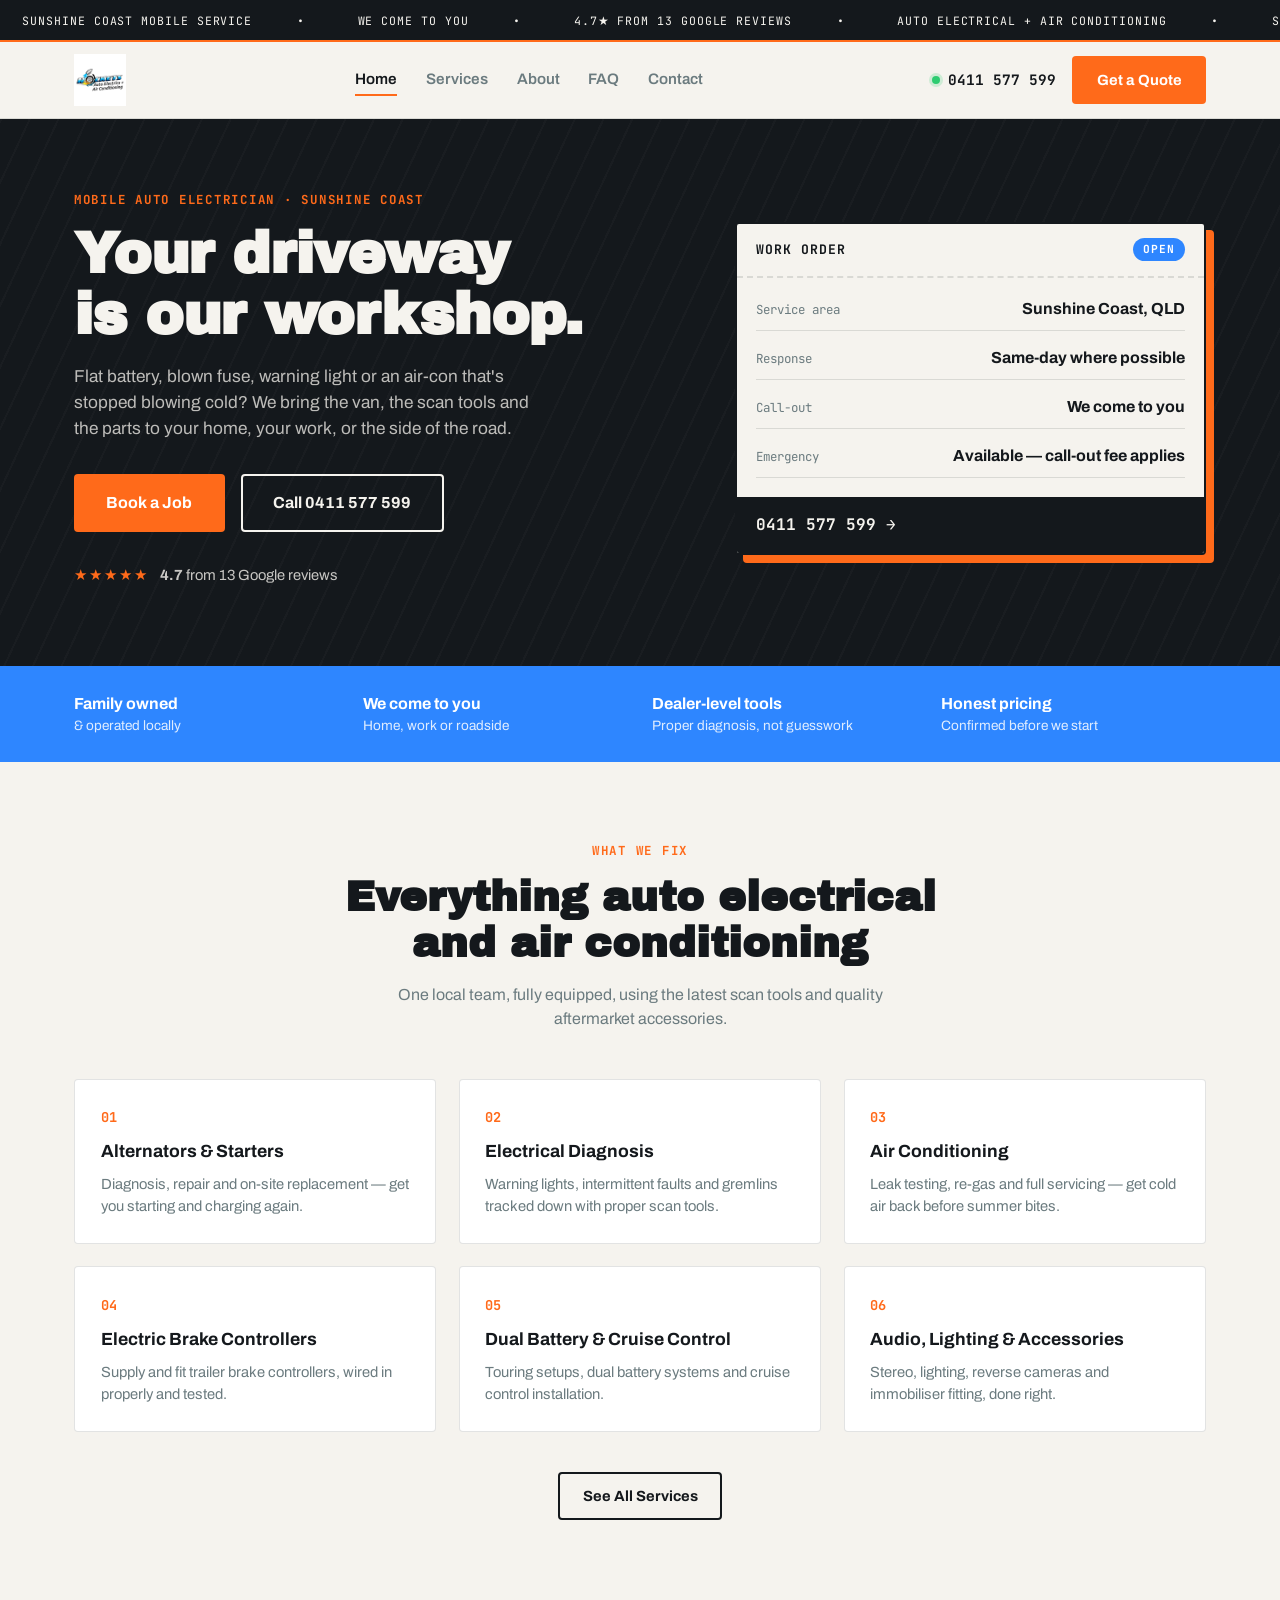
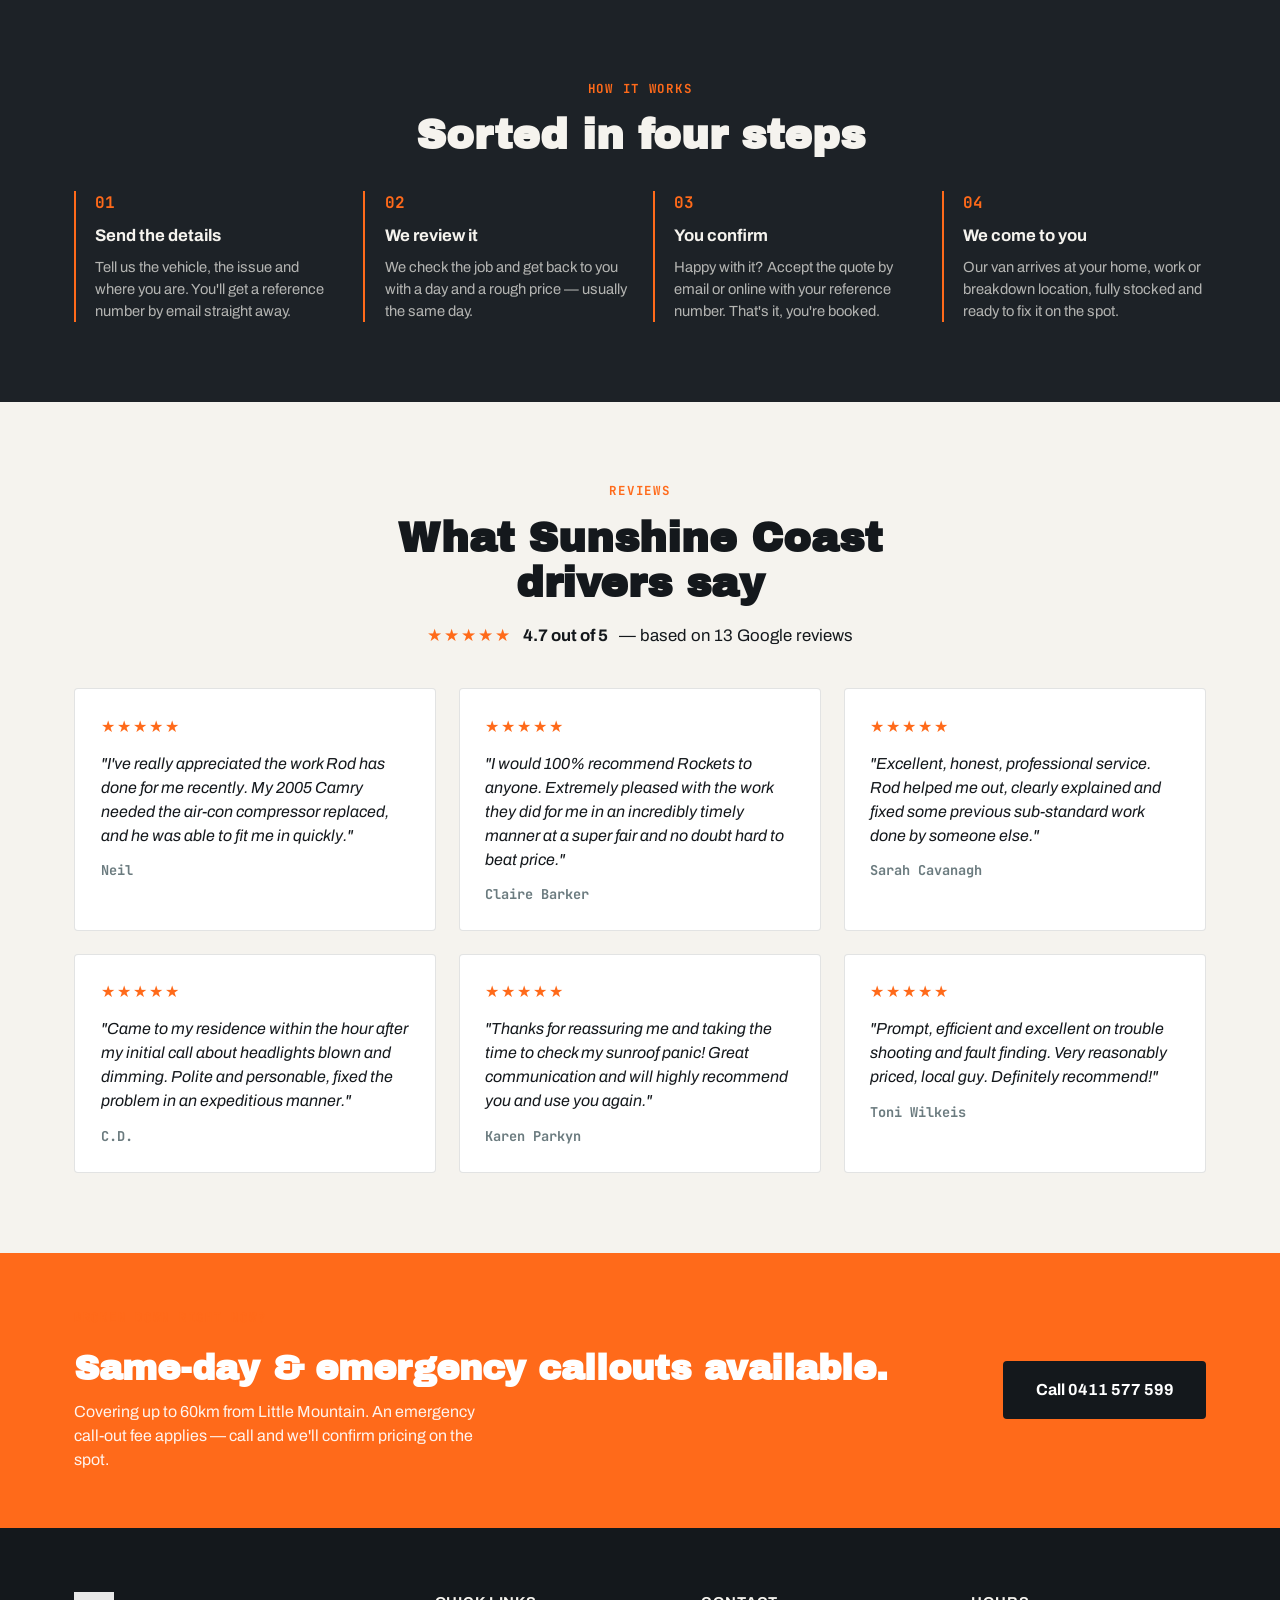
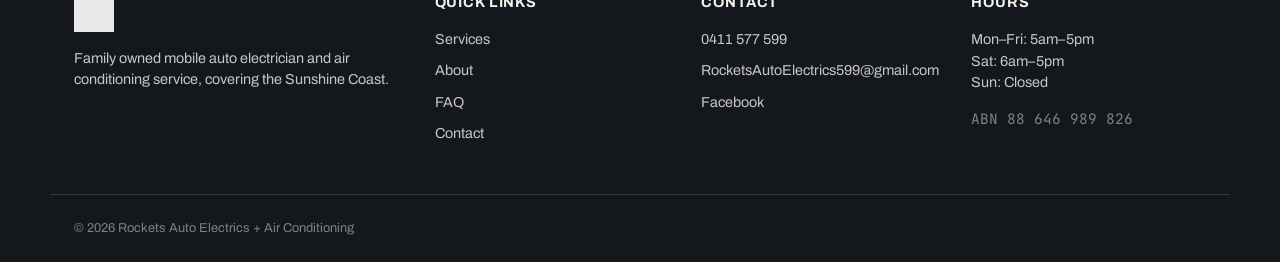
==== index.html @ eb0c52df "Add files via upload" ====
<!DOCTYPE html>
<html lang="en-AU">
<head>
<meta charset="UTF-8">
<meta name="viewport" content="width=device-width, initial-scale=1.0">
<title>Rockets Auto Electrics + Air Conditioning — Mobile Auto Electrician, Sunshine Coast</title>
<meta name="description" content="Mobile auto electrician and air conditioning specialist covering the Sunshine Coast. We come to your home, work or breakdown location. Licensed, family owned, 4.7★ rated.">
<link rel="preconnect" href="https://fonts.googleapis.com">
<link href="https://fonts.googleapis.com/css2?family=Archivo+Black&family=Archivo:wght@400;500;600;700&family=JetBrains+Mono:wght@500;700&display=swap" rel="stylesheet">
<link rel="stylesheet" href="styles.css">
</head>
<body>

<div class="ticker">
  <div class="ticker-track">
    <span>SUNSHINE COAST MOBILE SERVICE</span><span>•</span>
    <span>WE COME TO YOU</span><span>•</span>
    <span>4.7★ FROM 13 GOOGLE REVIEWS</span><span>•</span>
    <span>AUTO ELECTRICAL + AIR CONDITIONING</span><span>•</span>
    <span>SUNSHINE COAST MOBILE SERVICE</span><span>•</span>
    <span>WE COME TO YOU</span><span>•</span>
    <span>4.7★ FROM 13 GOOGLE REVIEWS</span><span>•</span>
    <span>AUTO ELECTRICAL + AIR CONDITIONING</span><span>•</span>
  </div>
</div>

<header class="site-header">
  <div class="wrap header-inner">
    <a href="index.html" class="brand">
      <img src="assets/logo.jpg" alt="Rockets Auto Electrics + Air Conditioning" class="brand-logo">
    </a>
    <nav class="main-nav" id="mainNav">
      <a href="index.html" class="active">Home</a>
      <a href="services.html">Services</a>
      <a href="about.html">About</a>
      <a href="blog.html">FAQ</a>
      <a href="contact.html">Contact</a>
    </nav>
    <div class="header-cta">
      <a href="tel:0411577599" class="phone-pill">
        <span class="dot"></span> 0411 577 599
      </a>
      <a href="contact.html" class="btn btn-primary">Get a Quote</a>
    </div>
    <button class="nav-toggle" id="navToggle" aria-label="Menu">☰</button>
  </div>
</header>

<main>

  <!-- HERO -->
  <section class="hero">
    <div class="wrap hero-inner">
      <div class="hero-copy">
        <p class="eyebrow">MOBILE AUTO ELECTRICIAN · SUNSHINE COAST</p>
        <h1>Your driveway<br>is our workshop.</h1>
        <p class="hero-sub">Flat battery, blown fuse, warning light or an air-con that's stopped
        blowing cold? We bring the van, the scan tools and the parts to your home,
        your work, or the side of the road.</p>
        <div class="hero-actions">
          <a href="contact.html" class="btn btn-primary btn-lg">Book a Job</a>
          <a href="tel:0411577599" class="btn btn-outline btn-lg">Call 0411 577 599</a>
        </div>
        <div class="hero-trust">
          <div class="stars">★★★★★</div>
          <span><strong>4.7</strong> from 13 Google reviews</span>
        </div>
      </div>

      <div class="job-card">
        <div class="job-card-head">
          <span class="job-card-label">WORK ORDER</span>
          <span class="job-card-status">OPEN</span>
        </div>
        <dl class="job-card-body">
          <div><dt>Service area</dt><dd>Sunshine Coast, QLD</dd></div>
          <div><dt>Response</dt><dd>Same-day where possible</dd></div>
          <div><dt>Call-out</dt><dd>We come to you</dd></div>
          <div><dt>Emergency</dt><dd>Available — call-out fee applies</dd></div>
        </dl>
        <div class="job-card-foot">
          <a href="tel:0411577599">0411 577 599 →</a>
        </div>
      </div>
    </div>
  </section>

  <!-- TRUST STRIP -->
  <section class="trust-strip">
    <div class="wrap trust-grid">
      <div><strong>Family owned</strong><span>& operated locally</span></div>
      <div><strong>We come to you</strong><span>Home, work or roadside</span></div>
      <div><strong>Dealer-level tools</strong><span>Proper diagnosis, not guesswork</span></div>
      <div><strong>Honest pricing</strong><span>Confirmed before we start</span></div>
    </div>
  </section>

  <!-- SERVICES -->
  <section class="section" id="services">
    <div class="wrap">
      <p class="eyebrow center">WHAT WE FIX</p>
      <h2 class="section-title center">Everything auto electrical<br>and air conditioning</h2>
      <p class="section-sub center">One local team, fully equipped, using the latest scan tools and
      quality aftermarket accessories.</p>

      <div class="service-grid">
        <div class="service-card">
          <span class="service-num">01</span>
          <h3>Alternators & Starters</h3>
          <p>Diagnosis, repair and on-site replacement — get you starting and charging again.</p>
        </div>
        <div class="service-card">
          <span class="service-num">02</span>
          <h3>Electrical Diagnosis</h3>
          <p>Warning lights, intermittent faults and gremlins tracked down with proper scan tools.</p>
        </div>
        <div class="service-card">
          <span class="service-num">03</span>
          <h3>Air Conditioning</h3>
          <p>Leak testing, re-gas and full servicing — get cold air back before summer bites.</p>
        </div>
        <div class="service-card">
          <span class="service-num">04</span>
          <h3>Electric Brake Controllers</h3>
          <p>Supply and fit trailer brake controllers, wired in properly and tested.</p>
        </div>
        <div class="service-card">
          <span class="service-num">05</span>
          <h3>Dual Battery & Cruise Control</h3>
          <p>Touring setups, dual battery systems and cruise control installation.</p>
        </div>
        <div class="service-card">
          <span class="service-num">06</span>
          <h3>Audio, Lighting & Accessories</h3>
          <p>Stereo, lighting, reverse cameras and immobiliser fitting, done right.</p>
        </div>
      </div>
      <div class="center" style="margin-top:2.5rem">
        <a href="services.html" class="btn btn-outline">See All Services</a>
      </div>
    </div>
  </section>

  <!-- HOW IT WORKS -->
  <section class="section section-alt">
    <div class="wrap">
      <p class="eyebrow center">HOW IT WORKS</p>
      <h2 class="section-title center">Sorted in four steps</h2>

      <div class="steps-grid">
        <div class="step">
          <span class="step-num">01</span>
          <h3>Send the details</h3>
          <p>Tell us the vehicle, the issue and where you are. You'll get a reference number by email straight away.</p>
        </div>
        <div class="step">
          <span class="step-num">02</span>
          <h3>We review it</h3>
          <p>We check the job and get back to you with a day and a rough price — usually the same day.</p>
        </div>
        <div class="step">
          <span class="step-num">03</span>
          <h3>You confirm</h3>
          <p>Happy with it? Accept the quote by email or online with your reference number. That's it, you're booked.</p>
        </div>
        <div class="step">
          <span class="step-num">04</span>
          <h3>We come to you</h3>
          <p>Our van arrives at your home, work or breakdown location, fully stocked and ready to fix it on the spot.</p>
        </div>
      </div>
    </div>
  </section>

  <!-- REVIEWS -->
  <section class="section" id="reviews">
    <div class="wrap">
      <p class="eyebrow center">REVIEWS</p>
      <h2 class="section-title center">What Sunshine Coast<br>drivers say</h2>
      <div class="rating-banner">
        <span class="stars">★★★★★</span>
        <strong>4.7 out of 5</strong> — based on 13 Google reviews
      </div>

      <div class="review-grid">
        <div class="review-card">
          <div class="stars">★★★★★</div>
          <p>"I've really appreciated the work Rod has done for me recently. My 2005
          Camry needed the air-con compressor replaced, and he was able to fit
          me in quickly."</p>
          <div class="review-author">Neil</div>
        </div>
        <div class="review-card">
          <div class="stars">★★★★★</div>
          <p>"I would 100% recommend Rockets to anyone. Extremely pleased with the
          work they did for me in an incredibly timely manner at a super fair
          and no doubt hard to beat price."</p>
          <div class="review-author">Claire Barker</div>
        </div>
        <div class="review-card">
          <div class="stars">★★★★★</div>
          <p>"Excellent, honest, professional service. Rod helped me out, clearly
          explained and fixed some previous sub-standard work done by
          someone else."</p>
          <div class="review-author">Sarah Cavanagh</div>
        </div>
        <div class="review-card">
          <div class="stars">★★★★★</div>
          <p>"Came to my residence within the hour after my initial call about
          headlights blown and dimming. Polite and personable, fixed the
          problem in an expeditious manner."</p>
          <div class="review-author">C.D.</div>
        </div>
        <div class="review-card">
          <div class="stars">★★★★★</div>
          <p>"Thanks for reassuring me and taking the time to check my sunroof
          panic! Great communication and will highly recommend you and use
          you again."</p>
          <div class="review-author">Karen Parkyn</div>
        </div>
        <div class="review-card">
          <div class="stars">★★★★★</div>
          <p>"Prompt, efficient and excellent on trouble shooting and fault
          finding. Very reasonably priced, local guy. Definitely recommend!"</p>
          <div class="review-author">Toni Wilkeis</div>
        </div>
      </div>
    </div>
  </section>

  <!-- EMERGENCY CTA -->
  <section class="emergency-cta">
    <div class="wrap emergency-inner">
      <div>
        <p class="eyebrow eyebrow-light">BROKEN DOWN RIGHT NOW?</p>
        <h2>Same-day & emergency callouts available.</h2>
        <p class="emergency-sub">Covering up to 60km from Little Mountain. An emergency call-out
        fee applies — call and we'll confirm pricing on the spot.</p>
      </div>
      <a href="tel:0411577599" class="btn btn-primary btn-lg">Call 0411 577 599</a>
    </div>
  </section>

</main>

<footer class="site-footer">
  <div class="wrap footer-grid">
    <div>
      <img src="assets/logo.jpg" alt="Rockets Auto Electrics" class="footer-logo">
      <p>Family owned mobile auto electrician and air conditioning service,
      covering the Sunshine Coast.</p>
    </div>
    <div>
      <h4>Quick Links</h4>
      <a href="services.html">Services</a>
      <a href="about.html">About</a>
      <a href="blog.html">FAQ</a>
      <a href="contact.html">Contact</a>
    </div>
    <div>
      <h4>Contact</h4>
      <a href="tel:0411577599">0411 577 599</a>
      <a href="mailto:RocketsAutoElectrics599@gmail.com">RocketsAutoElectrics599@gmail.com</a>
      <a href="https://www.facebook.com/RocketsAutoElectrics/" target="_blank" rel="noopener">Facebook</a>
    </div>
    <div>
      <h4>Hours</h4>
      <p>Mon–Fri: 5am–5pm<br>Sat: 6am–5pm<br>Sun: Closed</p>
      <p class="abn">ABN 88 646 989 826</p>
    </div>
  </div>
  <div class="wrap footer-bottom">
    <span>© 2026 Rockets Auto Electrics + Air Conditioning</span>
  </div>
</footer>

<script src="script.js"></script>
</body>
</html>
---- styles.css ----
:root {
  --asphalt: #14181C;
  --asphalt-2: #1D2227;
  --blue: #2E86FF;
  --orange: #FF6A1A;
  --cream: #F5F3EE;
  --grey: #6B7B7F;
  --line: rgba(20,24,28,0.12);
  --line-light: rgba(245,243,238,0.14);
  --radius: 4px;
  --font-display: 'Archivo Black', sans-serif;
  --font-body: 'Archivo', sans-serif;
  --font-mono: 'JetBrains Mono', monospace;
}

* { box-sizing: border-box; }
html { scroll-behavior: smooth; }
body {
  margin: 0;
  font-family: var(--font-body);
  color: var(--asphalt);
  background: var(--cream);
  line-height: 1.5;
}
img { max-width: 100%; display: block; }
a { color: inherit; text-decoration: none; }
.wrap {
  max-width: 1180px;
  margin: 0 auto;
  padding: 0 24px;
}
.center { text-align: center; }

/* Eyebrow / labels */
.eyebrow {
  font-family: var(--font-mono);
  font-size: 0.78rem;
  font-weight: 700;
  letter-spacing: 0.14em;
  text-transform: uppercase;
  color: var(--orange);
  margin: 0 0 0.9rem;
}
.eyebrow.center { text-align: center; }
.eyebrow-light { color: var(--orange); }

/* Ticker */
.ticker {
  background: var(--asphalt);
  color: var(--cream);
  overflow: hidden;
  white-space: nowrap;
  padding: 8px 0;
  border-bottom: 2px solid var(--orange);
}
.ticker-track {
  display: inline-block;
  font-family: var(--font-mono);
  font-size: 0.72rem;
  letter-spacing: 0.08em;
  animation: scroll-ticker 28s linear infinite;
}
.ticker-track span { margin: 0 1.4rem; }
@keyframes scroll-ticker {
  0% { transform: translateX(0); }
  100% { transform: translateX(-50%); }
}
@media (prefers-reduced-motion: reduce) {
  .ticker-track { animation: none; }
}

/* Header */
.site-header {
  background: var(--cream);
  border-bottom: 1px solid var(--line);
  position: sticky;
  top: 0;
  z-index: 50;
}
.header-inner {
  display: flex;
  align-items: center;
  justify-content: space-between;
  padding-top: 12px;
  padding-bottom: 12px;
  gap: 1.5rem;
}
.brand-logo { height: 52px; width: auto; }
.main-nav {
  display: flex;
  gap: 1.8rem;
  font-weight: 600;
  font-size: 0.95rem;
}
.main-nav a { color: var(--grey); padding: 4px 0; border-bottom: 2px solid transparent; }
.main-nav a.active, .main-nav a:hover { color: var(--asphalt); border-color: var(--orange); }
.header-cta { display: flex; align-items: center; gap: 1rem; }
.phone-pill {
  display: flex; align-items: center; gap: 8px;
  font-family: var(--font-mono); font-weight: 700; font-size: 0.9rem;
}
.phone-pill .dot {
  width: 8px; height: 8px; border-radius: 50%;
  background: #2ecc71;
  box-shadow: 0 0 0 3px rgba(46,204,113,0.2);
}
.nav-toggle {
  display: none;
  background: none; border: none; font-size: 1.5rem; cursor: pointer;
}

/* Buttons */
.btn {
  display: inline-flex;
  align-items: center;
  justify-content: center;
  padding: 0.7rem 1.4rem;
  border-radius: var(--radius);
  font-weight: 700;
  font-size: 0.92rem;
  border: 2px solid transparent;
  cursor: pointer;
  transition: transform 0.15s ease, background 0.15s ease;
}
.btn:hover { transform: translateY(-2px); }
.btn-primary { background: var(--orange); color: #fff; }
.btn-primary:hover { background: #e85c0e; }
.btn-outline { background: transparent; border-color: var(--asphalt); color: var(--asphalt); }
.btn-outline:hover { background: var(--asphalt); color: var(--cream); }
.btn-lg { padding: 0.95rem 1.9rem; font-size: 1rem; }

/* Hero */
.hero {
  background: var(--asphalt);
  color: var(--cream);
  position: relative;
  overflow: hidden;
  padding: 4.5rem 0 5rem;
}
.hero::before {
  content: "";
  position: absolute;
  inset: 0;
  background:
    repeating-linear-gradient(115deg, rgba(255,255,255,0.025) 0 2px, transparent 2px 26px);
  pointer-events: none;
}
.hero-inner {
  display: grid;
  grid-template-columns: 1.3fr 1fr;
  gap: 3rem;
  align-items: center;
  position: relative;
}
.hero h1 {
  font-family: var(--font-display);
  font-size: clamp(2.4rem, 5vw, 3.6rem);
  line-height: 1.05;
  margin: 0 0 1.2rem;
  letter-spacing: -0.01em;
}
.hero-sub { color: rgba(245,243,238,0.75); font-size: 1.08rem; max-width: 46ch; margin: 0 0 2rem; }
.hero-actions { display: flex; gap: 1rem; flex-wrap: wrap; margin-bottom: 2rem; }
.hero .btn-outline { border-color: var(--cream); color: var(--cream); }
.hero .btn-outline:hover { background: var(--cream); color: var(--asphalt); }
.hero-trust { display: flex; align-items: center; gap: 0.7rem; font-size: 0.92rem; color: rgba(245,243,238,0.8); }
.stars { color: var(--orange); letter-spacing: 2px; }

/* Job card (signature element) */
.job-card {
  background: var(--cream);
  color: var(--asphalt);
  border-radius: var(--radius);
  border: 2px solid var(--asphalt);
  box-shadow: 8px 8px 0 var(--orange);
  overflow: hidden;
}
.job-card-head {
  display: flex; justify-content: space-between; align-items: center;
  padding: 0.9rem 1.2rem;
  border-bottom: 2px dashed var(--line);
  font-family: var(--font-mono);
}
.job-card-label { font-weight: 700; letter-spacing: 0.08em; font-size: 0.82rem; }
.job-card-status {
  background: var(--blue); color: #fff;
  font-size: 0.7rem; font-weight: 700; letter-spacing: 0.08em;
  padding: 3px 10px; border-radius: 100px;
}
.job-card-body { margin: 0; padding: 1.2rem; display: grid; gap: 0.9rem; }
.job-card-body > div { display: flex; justify-content: space-between; align-items: baseline; gap: 1rem; border-bottom: 1px solid var(--line); padding-bottom: 0.6rem;}
.job-card-body dt { font-family: var(--font-mono); font-size: 0.78rem; color: var(--grey); }
.job-card-body dd { margin: 0; font-weight: 700; text-align: right; }
.job-card-foot { padding: 1rem 1.2rem; background: var(--asphalt); }
.job-card-foot a { color: var(--cream); font-weight: 700; font-family: var(--font-mono); }

/* Trust strip */
.trust-strip { background: var(--blue); color: #fff; padding: 1.6rem 0; }
.trust-grid {
  display: grid;
  grid-template-columns: repeat(4, 1fr);
  gap: 1.5rem;
}
.trust-grid div { display: flex; flex-direction: column; }
.trust-grid strong { font-size: 1rem; }
.trust-grid span { font-size: 0.85rem; opacity: 0.85; }

/* Sections */
.section { padding: 5rem 0; }
.section-alt { background: var(--asphalt-2); color: var(--cream); }
.section-alt .eyebrow { color: var(--orange); }
.section-title {
  font-family: var(--font-display);
  font-size: clamp(1.8rem, 3.4vw, 2.6rem);
  margin: 0 0 1rem;
  line-height: 1.1;
}
.section-sub { color: var(--grey); max-width: 56ch; margin: 0 auto 3rem; }
.section-alt .section-sub { color: rgba(245,243,238,0.7); }

/* Services grid */
.service-grid {
  display: grid;
  grid-template-columns: repeat(3, 1fr);
  gap: 1.4rem;
  margin-top: 2rem;
}
.service-card {
  background: #fff;
  border: 1px solid var(--line);
  border-radius: var(--radius);
  padding: 1.6rem;
  position: relative;
}
.service-num {
  font-family: var(--font-mono);
  color: var(--orange);
  font-weight: 700;
  font-size: 0.85rem;
}
.service-card h3 { margin: 0.6rem 0 0.5rem; font-size: 1.1rem; }
.service-card p { margin: 0; color: var(--grey); font-size: 0.92rem; }

/* Steps */
.steps-grid {
  display: grid;
  grid-template-columns: repeat(4, 1fr);
  gap: 1.6rem;
  margin-top: 2rem;
}
.step { border-left: 2px solid var(--orange); padding-left: 1.2rem; }
.step-num { font-family: var(--font-mono); color: var(--orange); font-weight: 700; }
.step h3 { margin: 0.5rem 0; font-size: 1.05rem; }
.step p { margin: 0; color: rgba(245,243,238,0.7); font-size: 0.92rem; }

/* Reviews */
.rating-banner {
  display: flex; align-items: center; justify-content: center; gap: 0.7rem;
  margin: 0 0 2.5rem; font-size: 1.05rem;
}
.review-grid {
  display: grid;
  grid-template-columns: repeat(3, 1fr);
  gap: 1.4rem;
}
.review-card {
  background: #fff; border: 1px solid var(--line); border-radius: var(--radius);
  padding: 1.6rem;
}
.review-card p { font-style: italic; color: var(--asphalt); margin: 0.8rem 0; }
.review-author { font-weight: 700; font-family: var(--font-mono); font-size: 0.85rem; color: var(--grey); }

/* Emergency CTA */
.emergency-cta { background: var(--orange); color: #fff; padding: 3.5rem 0; }
.emergency-inner {
  display: flex; align-items: center; justify-content: space-between; gap: 2rem; flex-wrap: wrap;
}
.emergency-cta h2 { font-family: var(--font-display); font-size: clamp(1.6rem,3vw,2.2rem); margin: 0.3rem 0; }
.emergency-sub { max-width: 46ch; margin: 0; opacity: 0.92; }
.emergency-cta .btn-primary { background: var(--asphalt); }
.emergency-cta .btn-primary:hover { background: #000; }

/* Footer */
.site-footer { background: var(--asphalt); color: rgba(245,243,238,0.8); padding: 4rem 0 1.5rem; }
.footer-grid {
  display: grid;
  grid-template-columns: 1.4fr 1fr 1fr 1fr;
  gap: 2rem;
  padding-bottom: 2.5rem;
  border-bottom: 1px solid var(--line-light);
}
.footer-logo { height: 40px; width: auto; margin-bottom: 1rem; filter: brightness(0) invert(1); opacity: 0.9;}
.footer-grid h4 { color: var(--cream); font-size: 0.9rem; letter-spacing: 0.06em; text-transform: uppercase; margin: 0 0 1rem; }
.footer-grid a, .footer-grid p { display: block; margin-bottom: 0.6rem; font-size: 0.9rem; }
.abn { font-family: var(--font-mono); font-size: 0.78rem; opacity: 0.6; }
.footer-bottom { padding-top: 1.5rem; font-size: 0.8rem; opacity: 0.6; }

/* Responsive */
@media (max-width: 900px) {
  .hero-inner { grid-template-columns: 1fr; }
  .trust-grid { grid-template-columns: repeat(2, 1fr); }
  .service-grid { grid-template-columns: repeat(2, 1fr); }
  .steps-grid { grid-template-columns: repeat(2, 1fr); }
  .review-grid { grid-template-columns: 1fr; }
  .footer-grid { grid-template-columns: repeat(2, 1fr); }
}
@media (max-width: 640px) {
  .main-nav { display: none; }
  .main-nav.nav-open {
    display: flex;
    flex-direction: column;
    position: absolute;
    top: 100%;
    left: 0;
    right: 0;
    background: var(--cream);
    padding: 1rem 24px;
    border-bottom: 1px solid var(--line);
    gap: 1rem;
  }
  .site-header { position: sticky; }
  .nav-toggle { display: block; }
  .header-cta .btn { display: none; }
  .service-grid, .steps-grid { grid-template-columns: 1fr; }
  .trust-grid { grid-template-columns: 1fr 1fr; }
  .footer-grid { grid-template-columns: 1fr; }
  .emergency-inner { flex-direction: column; align-items: flex-start; }
}

/* Focus visibility */
a:focus-visible, button:focus-visible {
  outline: 3px solid var(--blue);
  outline-offset: 2px;
}
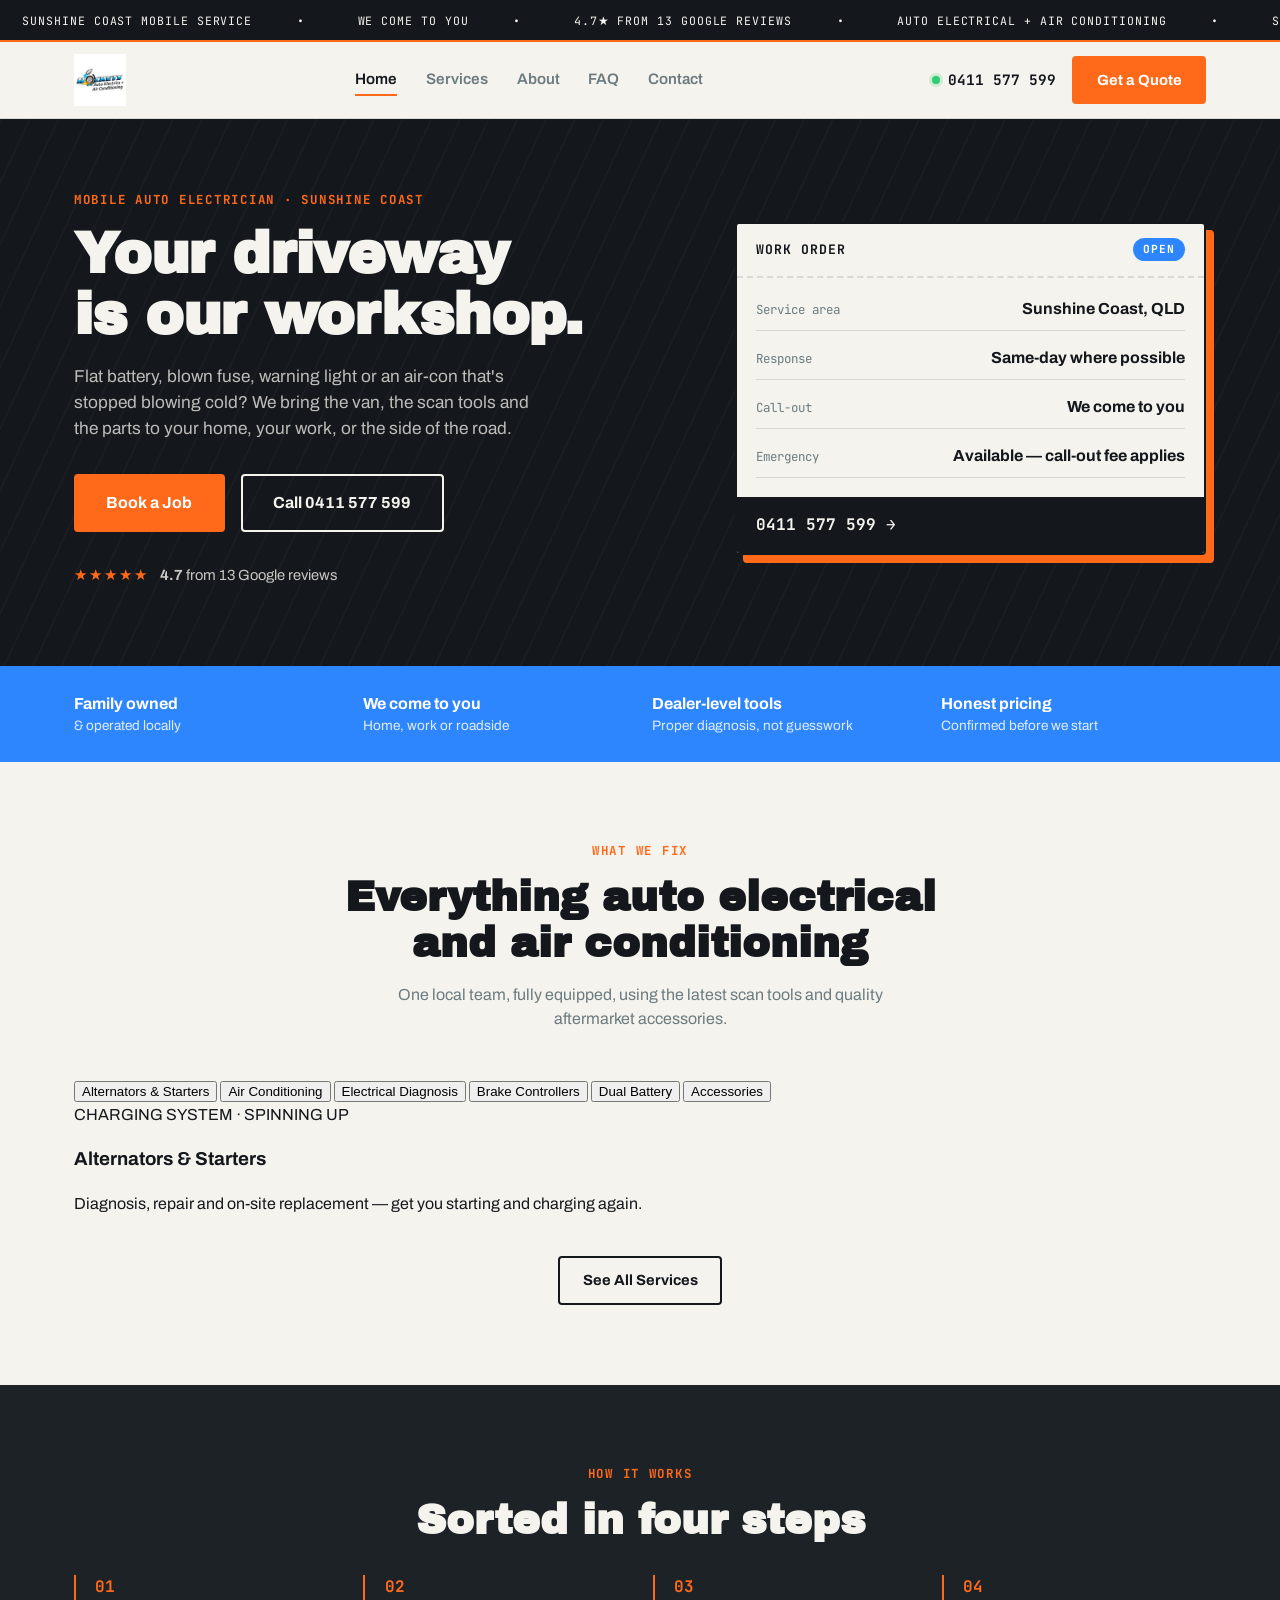
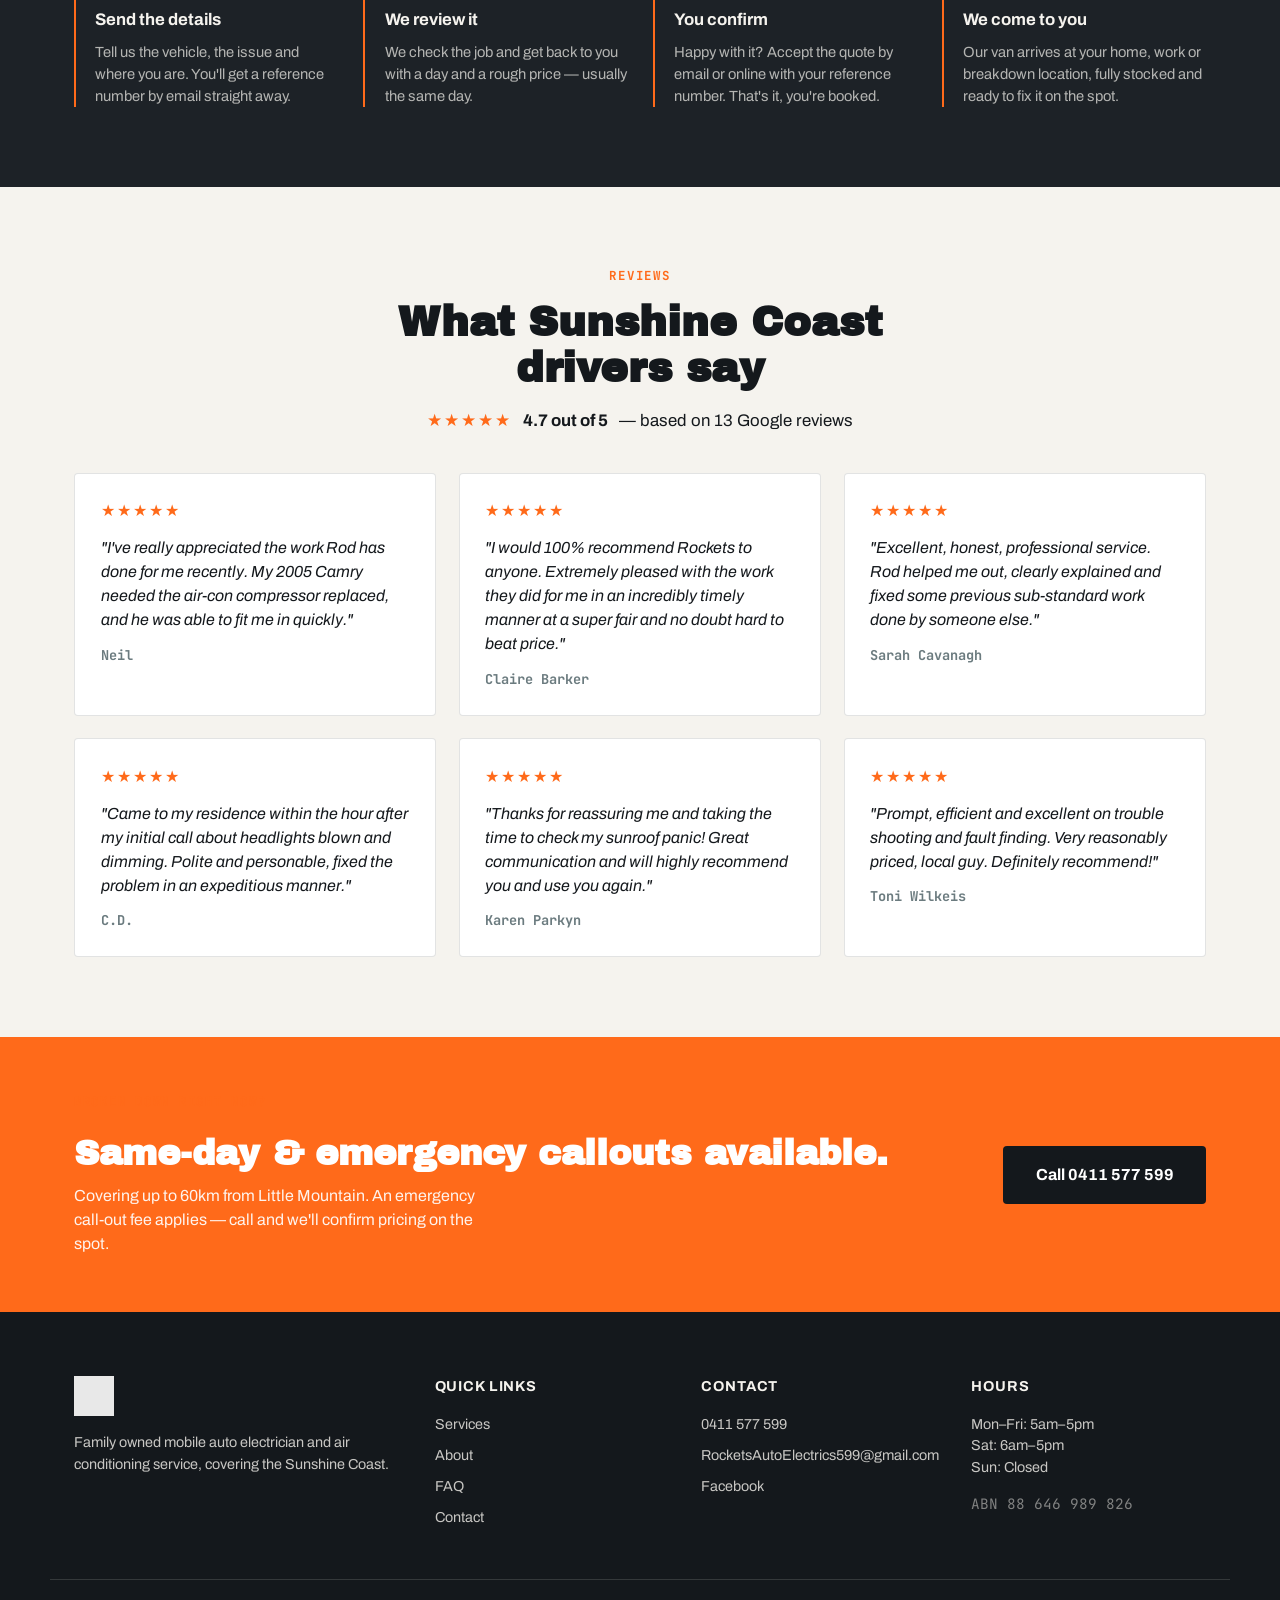
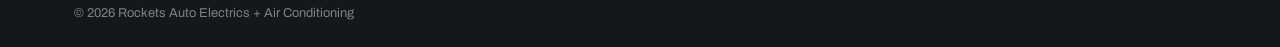
==== commit 9176c1fa: "Add interactive service scanner with per-service animations" ====
--- a/index.html
+++ b/index.html
@@ -103,36 +103,22 @@
       <p class="section-sub center">One local team, fully equipped, using the latest scan tools and
       quality aftermarket accessories.</p>
 
-      <div class="service-grid">
-        <div class="service-card">
-          <span class="service-num">01</span>
-          <h3>Alternators & Starters</h3>
-          <p>Diagnosis, repair and on-site replacement — get you starting and charging again.</p>
-        </div>
-        <div class="service-card">
-          <span class="service-num">02</span>
-          <h3>Electrical Diagnosis</h3>
-          <p>Warning lights, intermittent faults and gremlins tracked down with proper scan tools.</p>
-        </div>
-        <div class="service-card">
-          <span class="service-num">03</span>
-          <h3>Air Conditioning</h3>
-          <p>Leak testing, re-gas and full servicing — get cold air back before summer bites.</p>
-        </div>
-        <div class="service-card">
-          <span class="service-num">04</span>
-          <h3>Electric Brake Controllers</h3>
-          <p>Supply and fit trailer brake controllers, wired in properly and tested.</p>
-        </div>
-        <div class="service-card">
-          <span class="service-num">05</span>
-          <h3>Dual Battery & Cruise Control</h3>
-          <p>Touring setups, dual battery systems and cruise control installation.</p>
-        </div>
-        <div class="service-card">
-          <span class="service-num">06</span>
-          <h3>Audio, Lighting & Accessories</h3>
-          <p>Stereo, lighting, reverse cameras and immobiliser fitting, done right.</p>
+      <div class="scanner">
+        <div class="scanner-tabs" id="scannerTabs" role="tablist" aria-label="Select a service to scan">
+          <button class="scanner-tab active" data-service="0" role="tab" aria-selected="true">Alternators & Starters</button>
+          <button class="scanner-tab" data-service="1" role="tab" aria-selected="false">Air Conditioning</button>
+          <button class="scanner-tab" data-service="2" role="tab" aria-selected="false">Electrical Diagnosis</button>
+          <button class="scanner-tab" data-service="3" role="tab" aria-selected="false">Brake Controllers</button>
+          <button class="scanner-tab" data-service="4" role="tab" aria-selected="false">Dual Battery</button>
+          <button class="scanner-tab" data-service="5" role="tab" aria-selected="false">Accessories</button>
+        </div>
+        <div class="scanner-panel" id="scannerPanel">
+          <div class="scanner-tag" id="scannerTag">CHARGING SYSTEM · SPINNING UP</div>
+          <div class="scanner-anim" id="scannerAnim">
+            <div class="anim-spinner"></div>
+          </div>
+          <h3 id="scannerTitle">Alternators & Starters</h3>
+          <p id="scannerDesc">Diagnosis, repair and on-site replacement — get you starting and charging again.</p>
         </div>
       </div>
       <div class="center" style="margin-top:2.5rem">
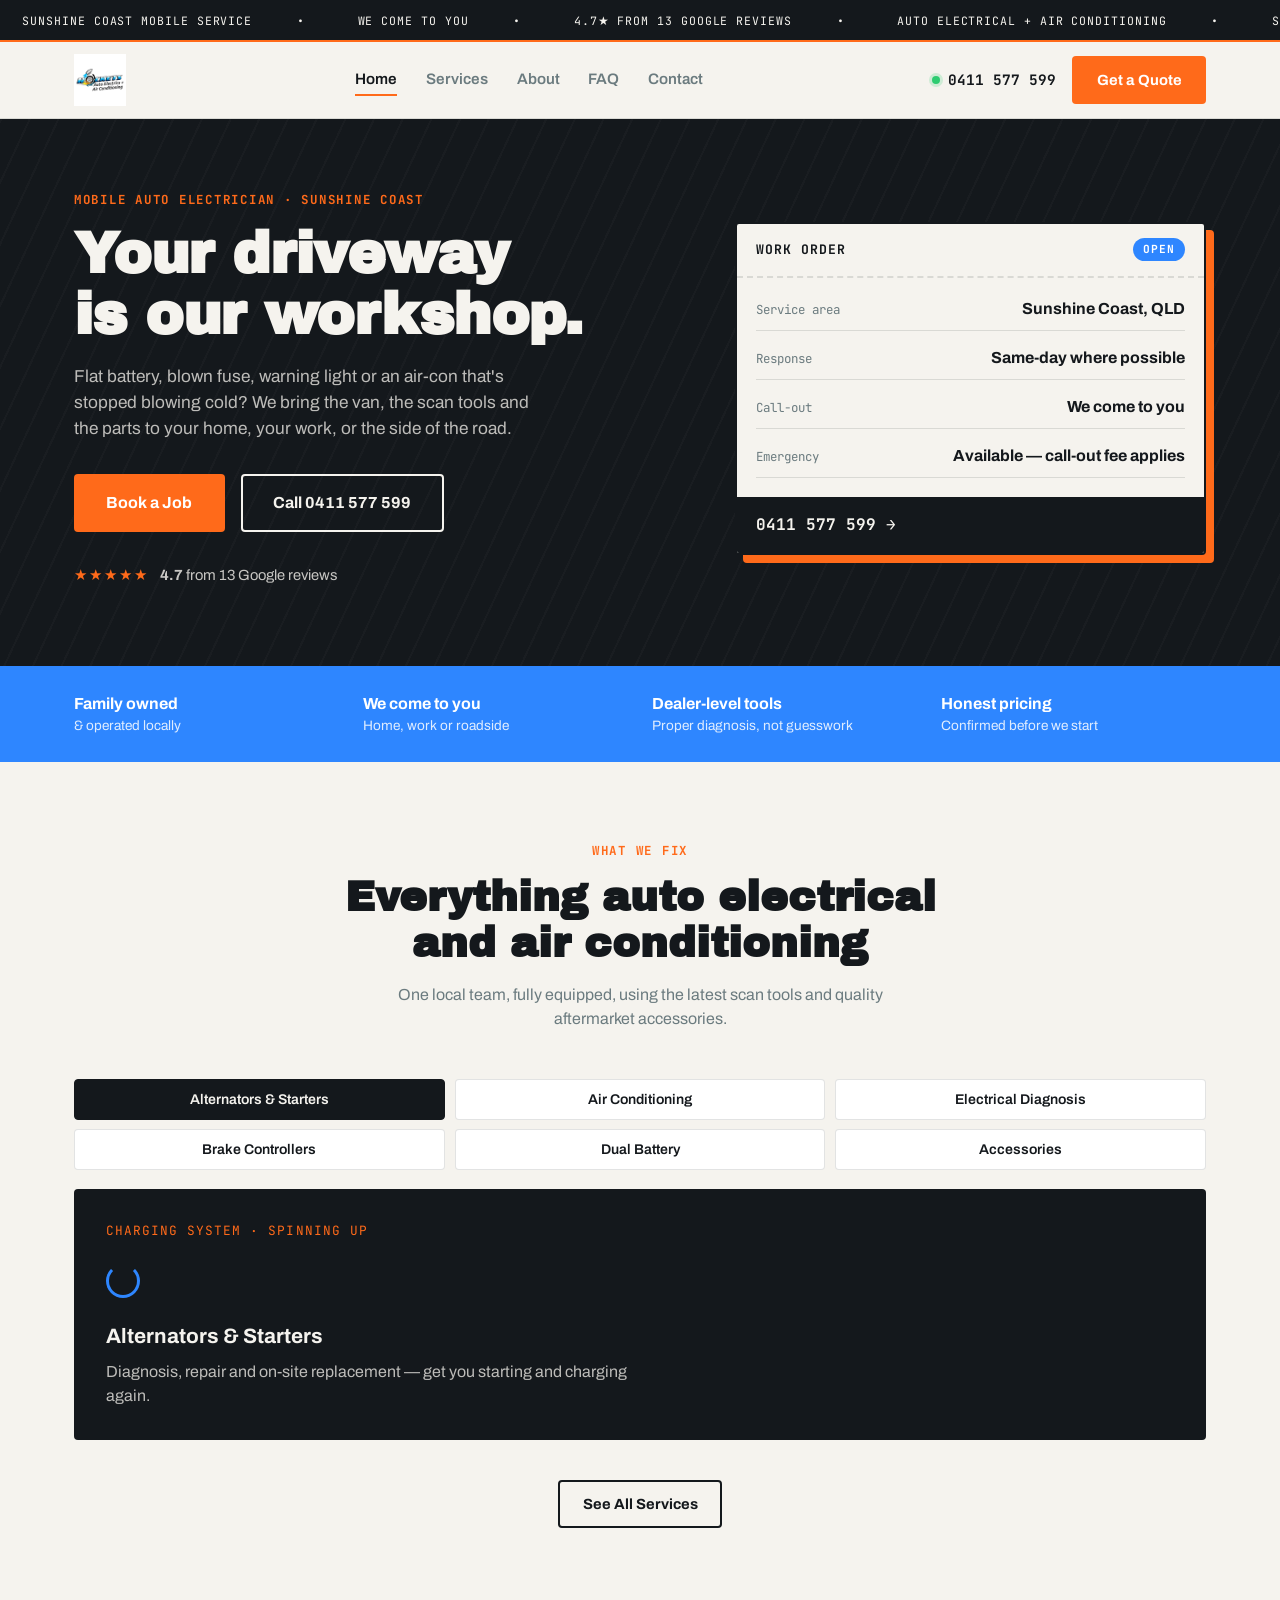
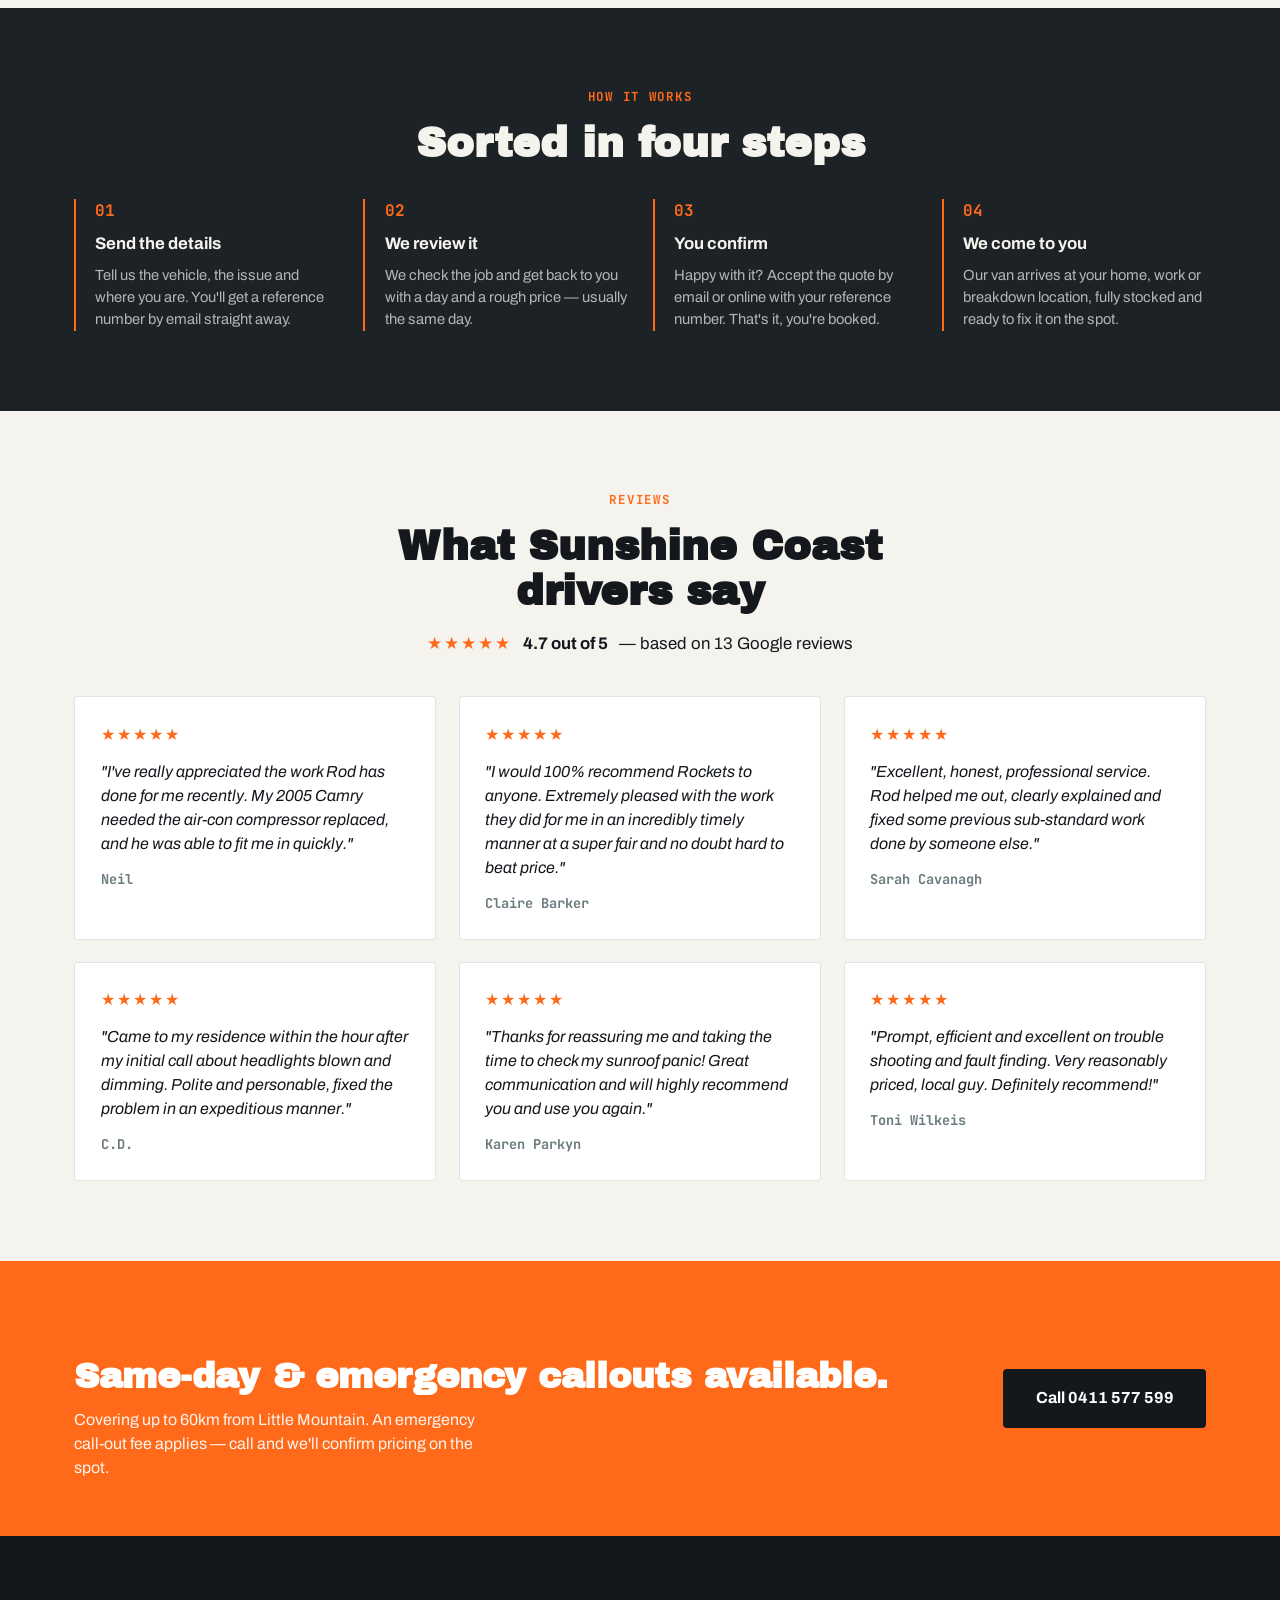
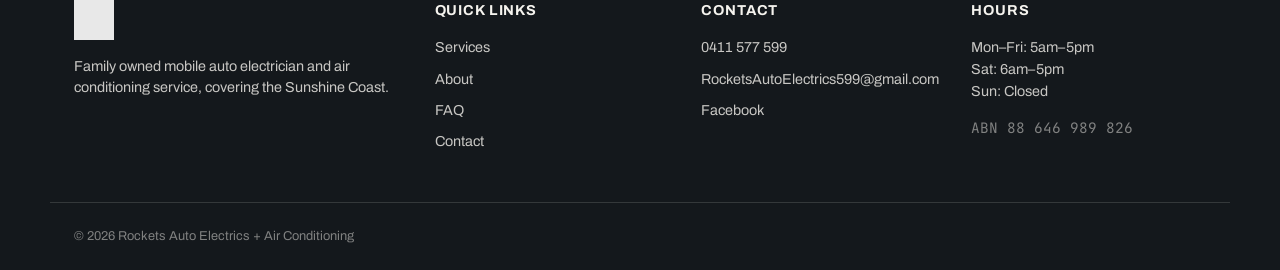
==== commit a147d5ba: "Version stylesheet and script links to bust GitHub Pages CDN cache" ====
--- a/index.html
+++ b/index.html
@@ -7,7 +7,7 @@
 <meta name="description" content="Mobile auto electrician and air conditioning specialist covering the Sunshine Coast. We come to your home, work or breakdown location. Licensed, family owned, 4.7★ rated.">
 <link rel="preconnect" href="https://fonts.googleapis.com">
 <link href="https://fonts.googleapis.com/css2?family=Archivo+Black&family=Archivo:wght@400;500;600;700&family=JetBrains+Mono:wght@500;700&display=swap" rel="stylesheet">
-<link rel="stylesheet" href="styles.css">
+<link rel="stylesheet" href="styles.css?v=2">
 </head>
 <body>
 
@@ -260,6 +260,6 @@
   </div>
 </footer>
 
-<script src="script.js"></script>
+<script src="script.js?v=2"></script>
 </body>
 </html>
--- a/styles.css
+++ b/styles.css
@@ -240,6 +240,106 @@
 }
 .service-card h3 { margin: 0.6rem 0 0.5rem; font-size: 1.1rem; }
 .service-card p { margin: 0; color: var(--grey); font-size: 0.92rem; }
+
+/* Interactive service scanner */
+.scanner { margin-top: 2rem; }
+.scanner-tabs {
+  display: grid;
+  grid-template-columns: repeat(3, 1fr);
+  gap: 0.6rem;
+  margin-bottom: 1.2rem;
+}
+.scanner-tab {
+  font-family: var(--font-body);
+  font-weight: 600;
+  font-size: 0.88rem;
+  padding: 0.75rem 0.6rem;
+  background: #fff;
+  border: 1px solid var(--line);
+  border-radius: var(--radius);
+  cursor: pointer;
+  color: var(--asphalt);
+  transition: border-color 0.15s ease, background 0.15s ease;
+}
+.scanner-tab:hover { border-color: var(--blue); }
+.scanner-tab.active { background: var(--asphalt); color: var(--cream); border-color: var(--asphalt); }
+.scanner-panel {
+  background: var(--asphalt);
+  color: var(--cream);
+  border-radius: var(--radius);
+  padding: 2rem;
+  min-height: 180px;
+  position: relative;
+  overflow: hidden;
+}
+.scanner-tag {
+  font-family: var(--font-mono);
+  font-size: 0.8rem;
+  letter-spacing: 0.08em;
+  color: var(--orange);
+  margin-bottom: 1rem;
+}
+.scanner-anim { height: 48px; margin-bottom: 1rem; display: flex; align-items: center; }
+.scanner-panel h3 { margin: 0 0 0.5rem; font-size: 1.3rem; }
+.scanner-panel p { margin: 0; color: rgba(245,243,238,0.75); max-width: 60ch; }
+
+/* Per-service animations */
+.anim-spinner {
+  width: 34px; height: 34px;
+  border: 3px solid var(--blue);
+  border-top-color: transparent;
+  border-radius: 50%;
+  animation: spin 0.8s linear infinite;
+}
+@keyframes spin { to { transform: rotate(360deg); } }
+
+.anim-wave { display: flex; gap: 5px; align-items: flex-end; height: 100%; }
+.anim-wave span { width: 6px; background: var(--blue); animation: wave 1s ease-in-out infinite; }
+.anim-wave span:nth-child(1){height:14px;}
+.anim-wave span:nth-child(2){height:30px;animation-delay:0.1s;}
+.anim-wave span:nth-child(3){height:10px;animation-delay:0.2s;}
+.anim-wave span:nth-child(4){height:26px;animation-delay:0.3s;}
+.anim-wave span:nth-child(5){height:18px;animation-delay:0.4s;}
+@keyframes wave { 0%,100% { transform: scaleY(1); } 50% { transform: scaleY(1.6); } }
+
+.anim-scan polyline {
+  fill: none; stroke: var(--blue); stroke-width: 2;
+  stroke-dasharray: 220; stroke-dashoffset: 220;
+  animation: draw 1.1s ease forwards;
+}
+@keyframes draw { to { stroke-dashoffset: 0; } }
+
+.anim-pulse {
+  width: 30px; height: 30px; border-radius: 50%;
+  background: var(--orange);
+  animation: pulse 0.7s ease-in-out infinite;
+}
+@keyframes pulse { 0%,100% { opacity: 1; transform: scale(1); } 50% { opacity: 0.4; transform: scale(0.75); } }
+
+.anim-battery {
+  width: 58px; height: 26px; border: 2px solid var(--blue); border-radius: 4px;
+  position: relative; overflow: hidden;
+}
+.anim-battery::after {
+  content: ""; position: absolute; left: 0; top: 0; height: 100%;
+  background: var(--blue); opacity: 0.55;
+  animation: fill 1.4s ease-in-out infinite;
+}
+@keyframes fill { 0% { width: 10%; } 50% { width: 90%; } 100% { width: 10%; } }
+
+.anim-twinkle { display: flex; gap: 6px; }
+.anim-twinkle span {
+  width: 10px; height: 10px; border-radius: 50%; background: var(--blue);
+  animation: twinkle 1s ease-in-out infinite;
+}
+.anim-twinkle span:nth-child(2){animation-delay:0.2s;}
+.anim-twinkle span:nth-child(3){animation-delay:0.4s;}
+@keyframes twinkle { 0%,100% { opacity: 0.3; } 50% { opacity: 1; } }
+
+@media (prefers-reduced-motion: reduce) {
+  .anim-spinner, .anim-wave span, .anim-scan polyline, .anim-pulse,
+  .anim-battery::after, .anim-twinkle span { animation: none !important; }
+}
 
 /* Steps */
 .steps-grid {
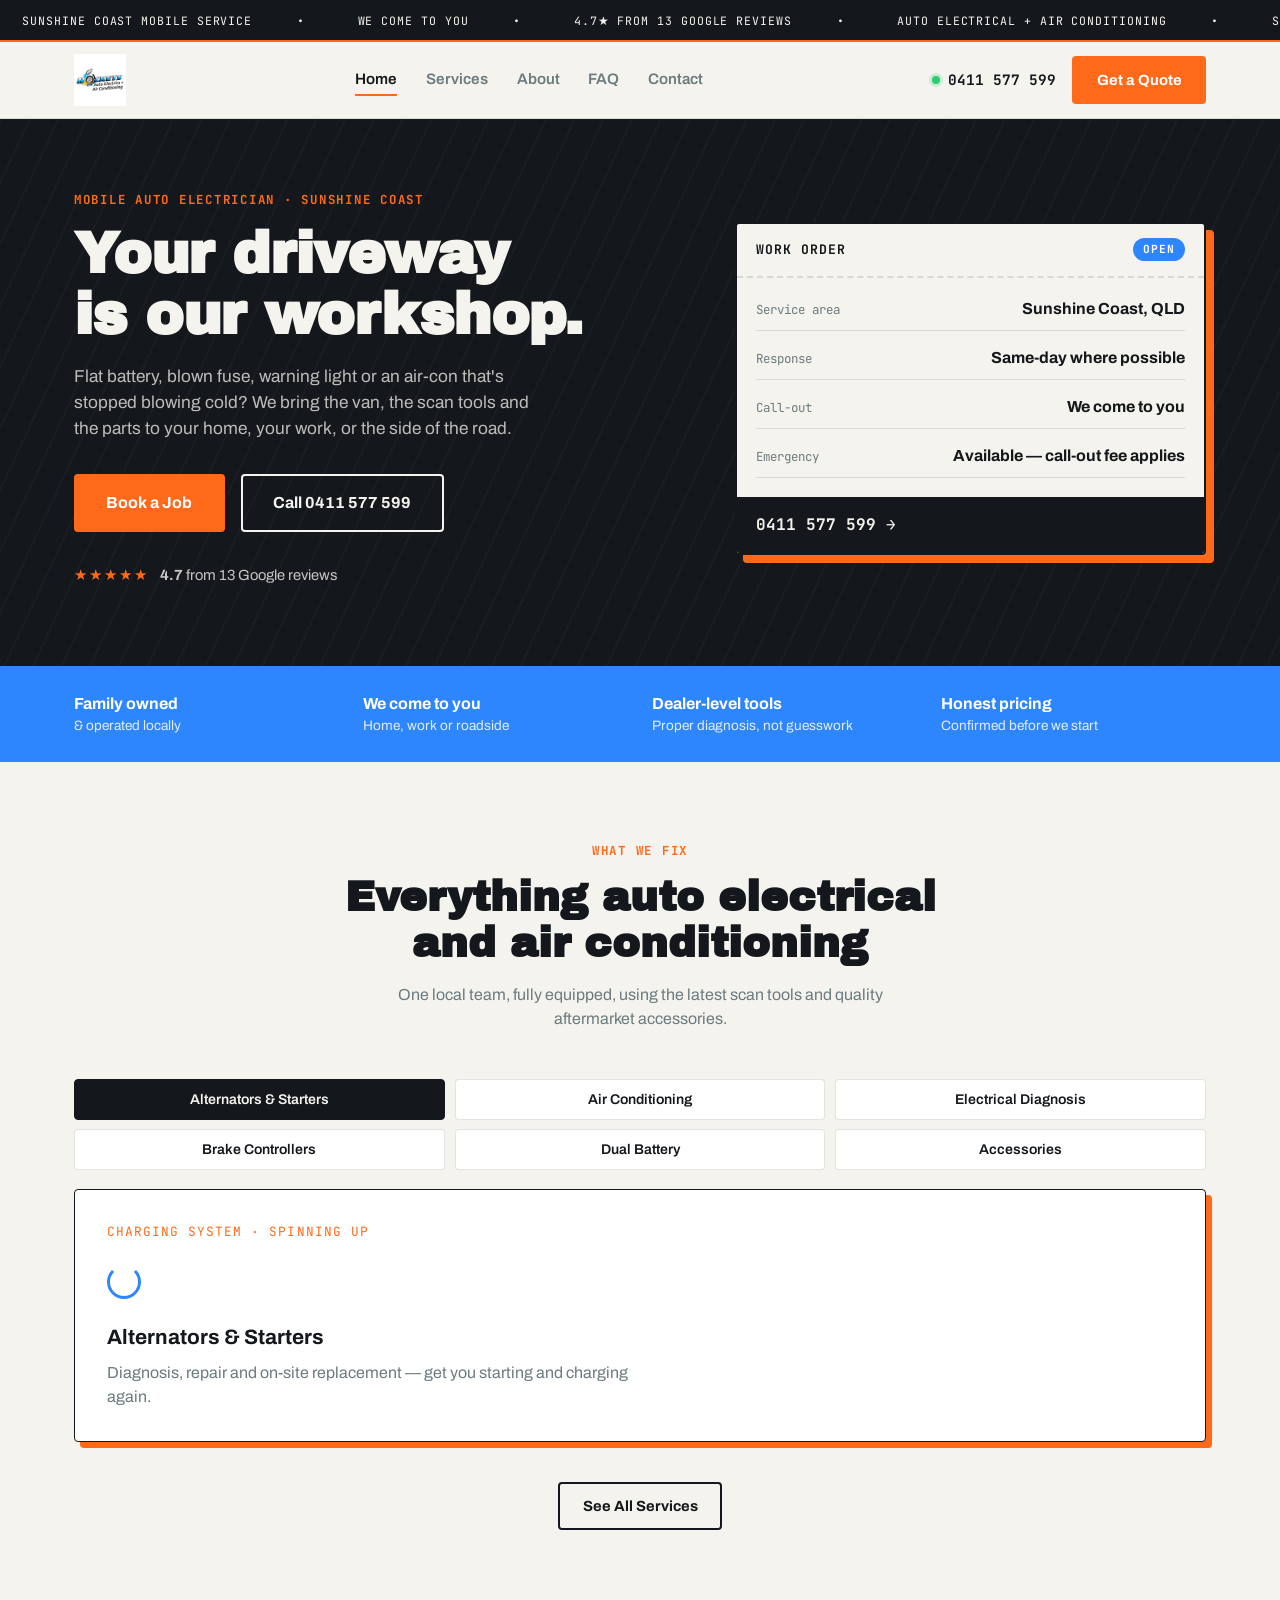
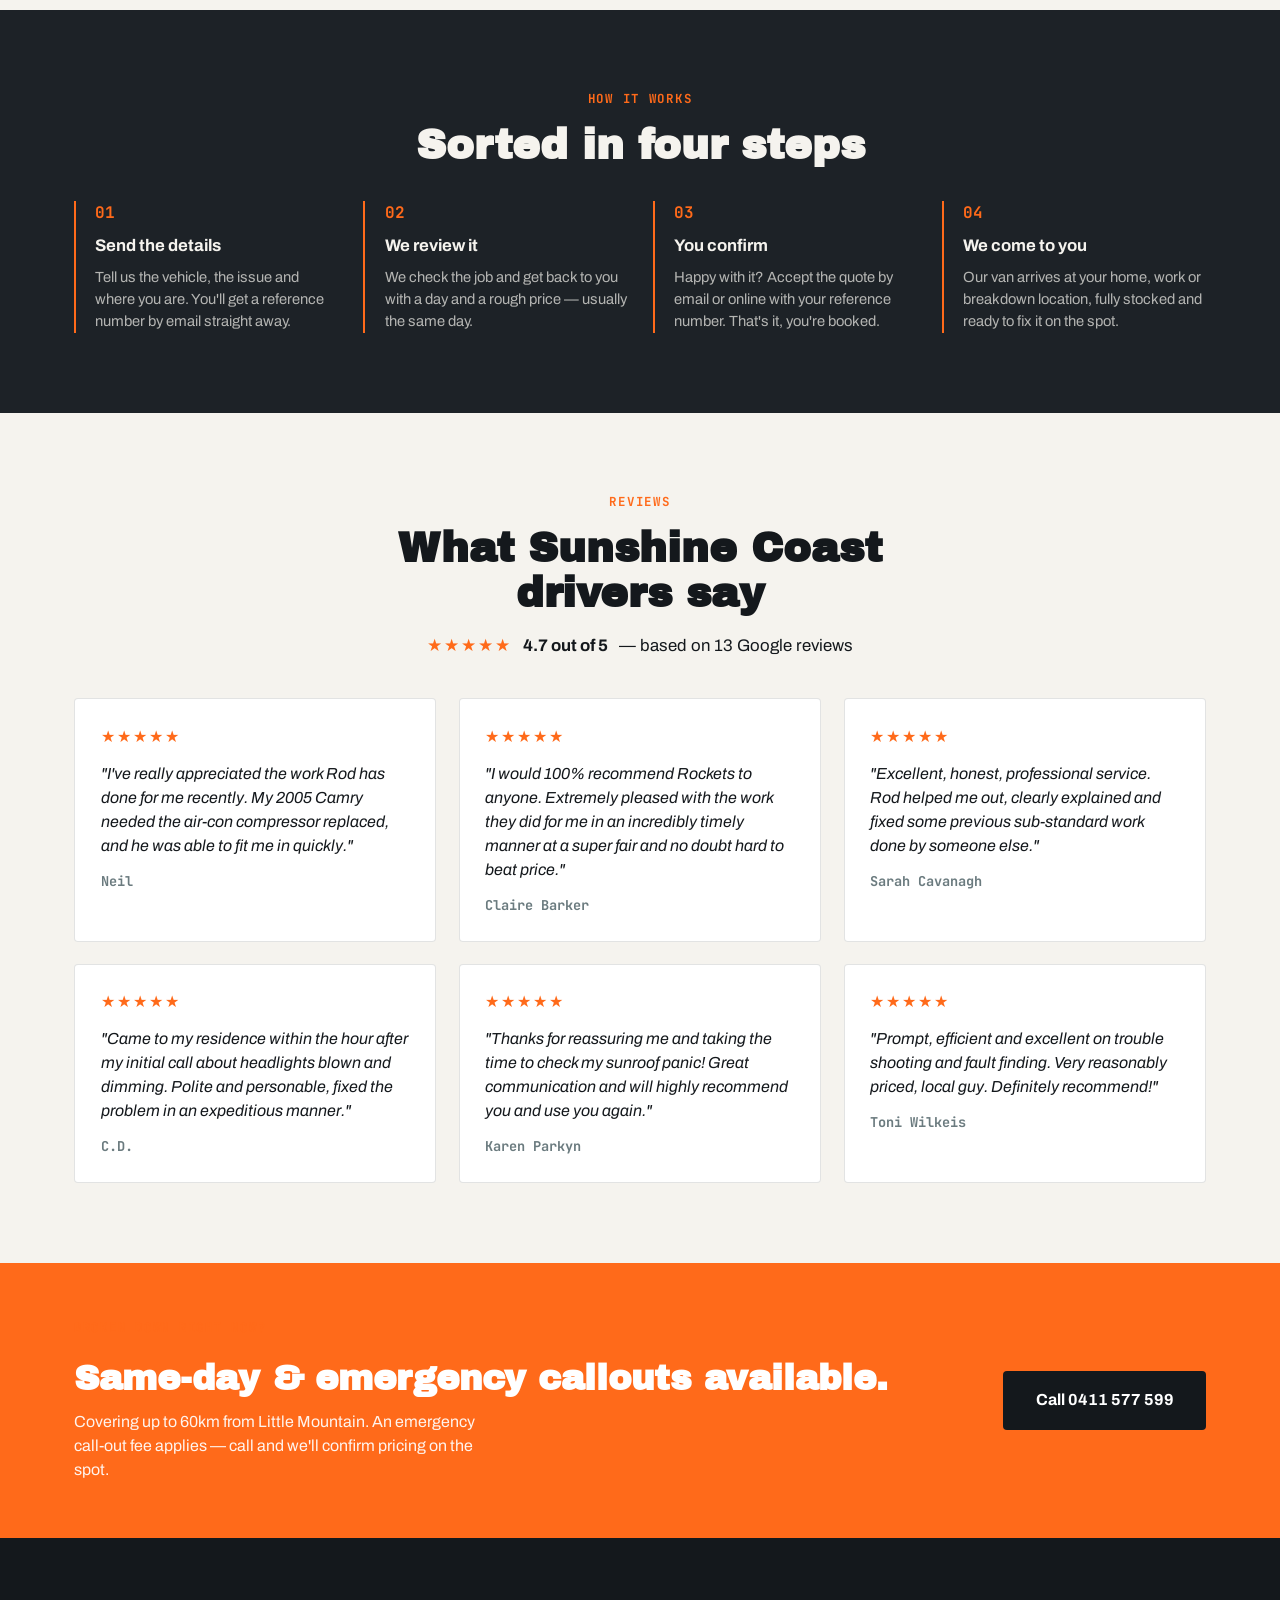
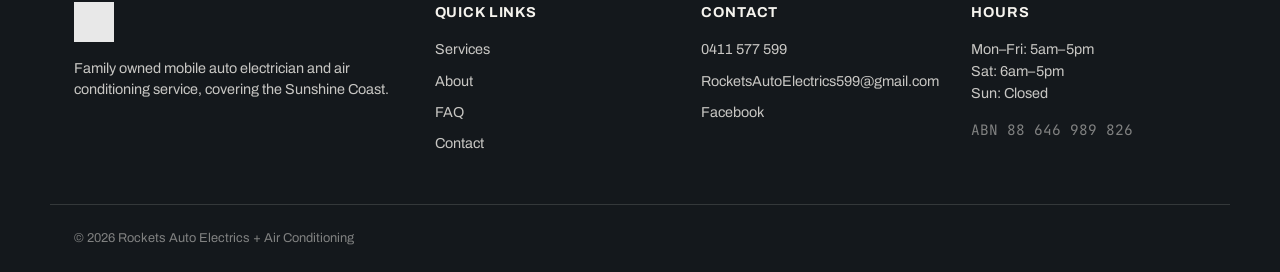
==== commit 0025dc34: "Bump asset version to v4" ====
--- a/index.html
+++ b/index.html
@@ -7,7 +7,7 @@
 <meta name="description" content="Mobile auto electrician and air conditioning specialist covering the Sunshine Coast. We come to your home, work or breakdown location. Licensed, family owned, 4.7★ rated.">
 <link rel="preconnect" href="https://fonts.googleapis.com">
 <link href="https://fonts.googleapis.com/css2?family=Archivo+Black&family=Archivo:wght@400;500;600;700&family=JetBrains+Mono:wght@500;700&display=swap" rel="stylesheet">
-<link rel="stylesheet" href="styles.css?v=2">
+<link rel="stylesheet" href="styles.css?v=4">
 </head>
 <body>
 
@@ -260,6 +260,6 @@
   </div>
 </footer>
 
-<script src="script.js?v=2"></script>
+<script src="script.js?v=4"></script>
 </body>
 </html>
--- a/styles.css
+++ b/styles.css
@@ -264,9 +264,11 @@
 .scanner-tab:hover { border-color: var(--blue); }
 .scanner-tab.active { background: var(--asphalt); color: var(--cream); border-color: var(--asphalt); }
 .scanner-panel {
-  background: var(--asphalt);
-  color: var(--cream);
+  background: #fff;
+  color: var(--asphalt);
+  border: 1px solid var(--asphalt);
   border-radius: var(--radius);
+  box-shadow: 6px 6px 0 var(--orange);
   padding: 2rem;
   min-height: 180px;
   position: relative;
@@ -280,8 +282,8 @@
   margin-bottom: 1rem;
 }
 .scanner-anim { height: 48px; margin-bottom: 1rem; display: flex; align-items: center; }
-.scanner-panel h3 { margin: 0 0 0.5rem; font-size: 1.3rem; }
-.scanner-panel p { margin: 0; color: rgba(245,243,238,0.75); max-width: 60ch; }
+.scanner-panel h3 { margin: 0 0 0.5rem; font-size: 1.3rem; color: var(--asphalt); }
+.scanner-panel p { margin: 0; color: var(--grey); max-width: 60ch; }
 
 /* Per-service animations */
 .anim-spinner {
@@ -432,3 +434,136 @@
   outline: 3px solid var(--blue);
   outline-offset: 2px;
 }
+
+/* Page hero (inner pages) */
+.page-hero {
+  background: var(--asphalt);
+  color: var(--cream);
+  padding: 3.5rem 0 3rem;
+}
+.page-hero h1 {
+  font-family: var(--font-display);
+  font-size: clamp(2rem, 4vw, 2.8rem);
+  line-height: 1.1;
+  margin: 0 0 1rem;
+}
+.page-hero-sub { color: rgba(245,243,238,0.75); font-size: 1.05rem; max-width: 60ch; margin: 0; }
+
+/* Service detail blocks (services.html) */
+.service-detail-list { display: flex; flex-direction: column; gap: 3rem; }
+.service-detail {
+  padding-bottom: 2.5rem;
+  border-bottom: 1px solid var(--line);
+}
+.service-detail:last-child { border-bottom: none; }
+.service-detail-head {
+  display: flex;
+  align-items: center;
+  gap: 1.2rem;
+  margin-bottom: 1.1rem;
+}
+.service-detail-icon {
+  background: rgba(46,134,255,0.08);
+  border: 1px solid rgba(46,134,255,0.25);
+  border-radius: 50%;
+  width: 68px;
+  height: 68px;
+  flex-shrink: 0;
+  display: flex;
+  align-items: center;
+  justify-content: center;
+  overflow: hidden;
+}
+.service-detail-icon > * { transform: scale(0.62); }
+.service-detail-tag {
+  font-family: var(--font-mono);
+  font-size: 0.78rem;
+  letter-spacing: 0.1em;
+  color: var(--orange);
+  font-weight: 700;
+  display: block;
+}
+.service-detail-body h2 { font-family: var(--font-display); font-size: 1.6rem; margin: 0.3rem 0 0; }
+.service-detail-body p { color: var(--grey); margin: 0 0 1rem; max-width: 68ch; }
+.service-detail-points { margin: 0; padding-left: 1.2rem; color: var(--asphalt); }
+.service-detail-points li { margin-bottom: 0.4rem; }
+
+/* About page */
+.about-grid { display: grid; grid-template-columns: 1.5fr 1fr; gap: 3rem; align-items: start; }
+.about-copy p { color: var(--grey); margin-bottom: 1.2rem; }
+.about-facts { display: grid; gap: 1rem; }
+.fact-card {
+  background: #fff; border: 1px solid var(--line); border-radius: var(--radius);
+  padding: 1.4rem;
+}
+.fact-num { display: block; font-family: var(--font-display); font-size: 1.6rem; color: var(--orange); }
+.fact-label { display: block; color: var(--grey); font-size: 0.88rem; margin-top: 0.2rem; }
+
+/* Quick contact cards (contact.html) */
+.quick-contact-grid {
+  display: grid;
+  grid-template-columns: repeat(3, 1fr);
+  gap: 1.2rem;
+}
+.quick-contact-card {
+  display: flex; flex-direction: column; gap: 0.4rem;
+  background: #fff; border: 1px solid var(--line); border-radius: var(--radius);
+  padding: 1.4rem; transition: border-color 0.15s ease;
+}
+a.quick-contact-card:hover { border-color: var(--blue); }
+.quick-contact-label { font-family: var(--font-mono); font-size: 0.75rem; letter-spacing: 0.08em; color: var(--orange); font-weight: 700; }
+.quick-contact-value { font-weight: 700; font-size: 1.05rem; }
+
+/* Booking form */
+.booking-form { max-width: 720px; margin: 0 auto; }
+.form-row { display: grid; grid-template-columns: 1fr 1fr; gap: 1.2rem; }
+.form-field { margin-bottom: 1.2rem; }
+.form-field label {
+  display: block; font-size: 0.88rem; font-weight: 600; margin-bottom: 0.4rem;
+  color: rgba(245,243,238,0.9);
+}
+.form-field input, .form-field select, .form-field textarea {
+  width: 100%; padding: 0.7rem 0.9rem; border-radius: var(--radius);
+  border: 1px solid rgba(245,243,238,0.25); background: rgba(245,243,238,0.08);
+  color: var(--cream); font-family: var(--font-body); font-size: 0.95rem;
+}
+.form-field input::placeholder, .form-field textarea::placeholder { color: rgba(245,243,238,0.4); }
+.form-field select option { color: #000; }
+.form-field input:focus, .form-field select:focus, .form-field textarea:focus {
+  outline: 2px solid var(--orange); border-color: transparent;
+}
+.form-field-checkbox { margin-bottom: 1.6rem; font-size: 0.92rem; color: rgba(245,243,238,0.85); }
+.form-field-checkbox input { margin-right: 0.5rem; }
+.form-note { margin-top: 1rem; font-size: 0.9rem; color: var(--orange); }
+.form-note.center { text-align: center; }
+
+/* Lookup form */
+.lookup-form {
+  max-width: 640px; margin: 0 auto; display: flex; gap: 0.8rem; flex-wrap: wrap;
+}
+.lookup-form input {
+  flex: 1; min-width: 200px; padding: 0.7rem 0.9rem; border-radius: var(--radius);
+  border: 1px solid var(--line); font-family: var(--font-body); font-size: 0.95rem;
+}
+
+/* FAQ accordion */
+.faq-list { max-width: 780px; margin: 0 auto; display: flex; flex-direction: column; gap: 0.8rem; }
+.faq-item {
+  background: #fff; border: 1px solid var(--line); border-radius: var(--radius);
+  padding: 1rem 1.4rem;
+}
+.faq-item summary {
+  cursor: pointer; font-weight: 700; font-size: 1.02rem; list-style: none;
+  display: flex; justify-content: space-between; align-items: center;
+}
+.faq-item summary::-webkit-details-marker { display: none; }
+.faq-item summary::after { content: "+"; font-size: 1.3rem; color: var(--orange); }
+.faq-item[open] summary::after { content: "–"; }
+.faq-item p { color: var(--grey); margin: 0.9rem 0 0.2rem; }
+
+@media (max-width: 900px) {
+  .service-detail-head { gap: 1rem; }
+  .about-grid { grid-template-columns: 1fr; }
+  .quick-contact-grid { grid-template-columns: 1fr; }
+  .form-row { grid-template-columns: 1fr; }
+}
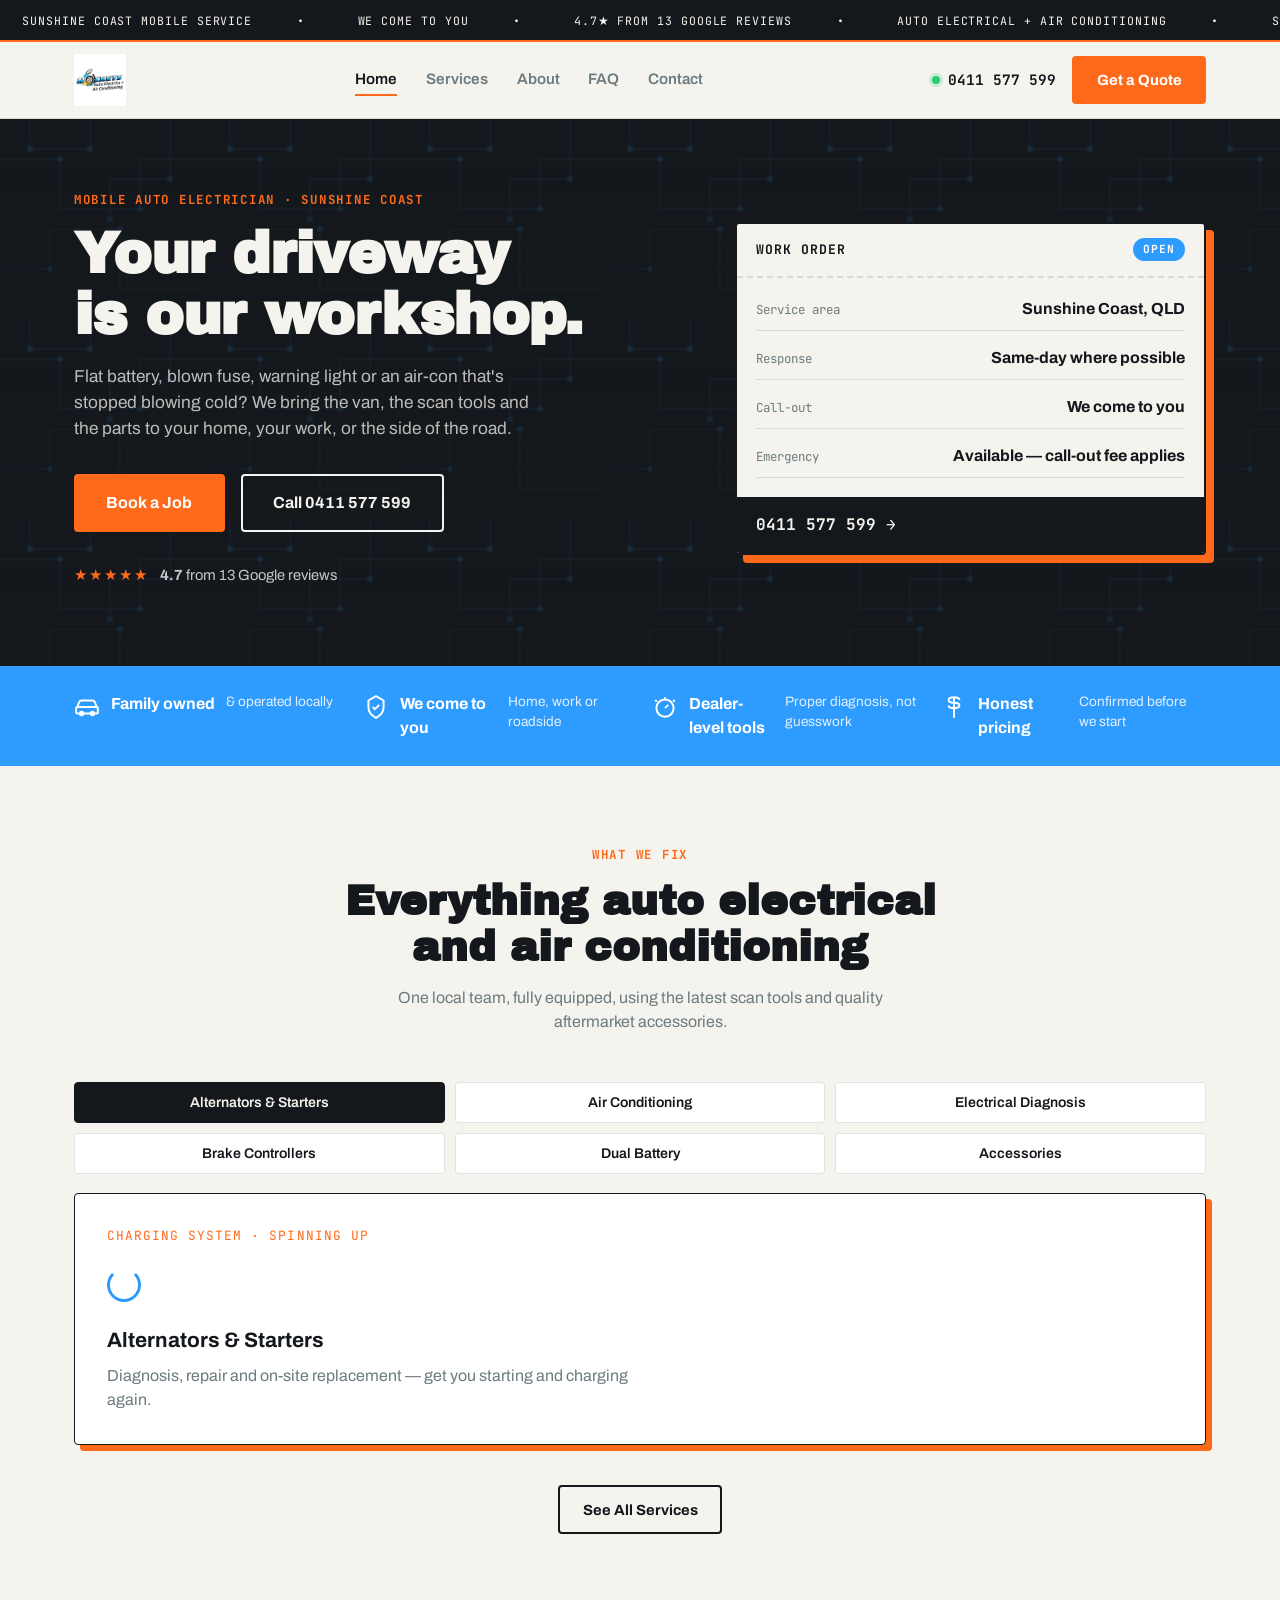
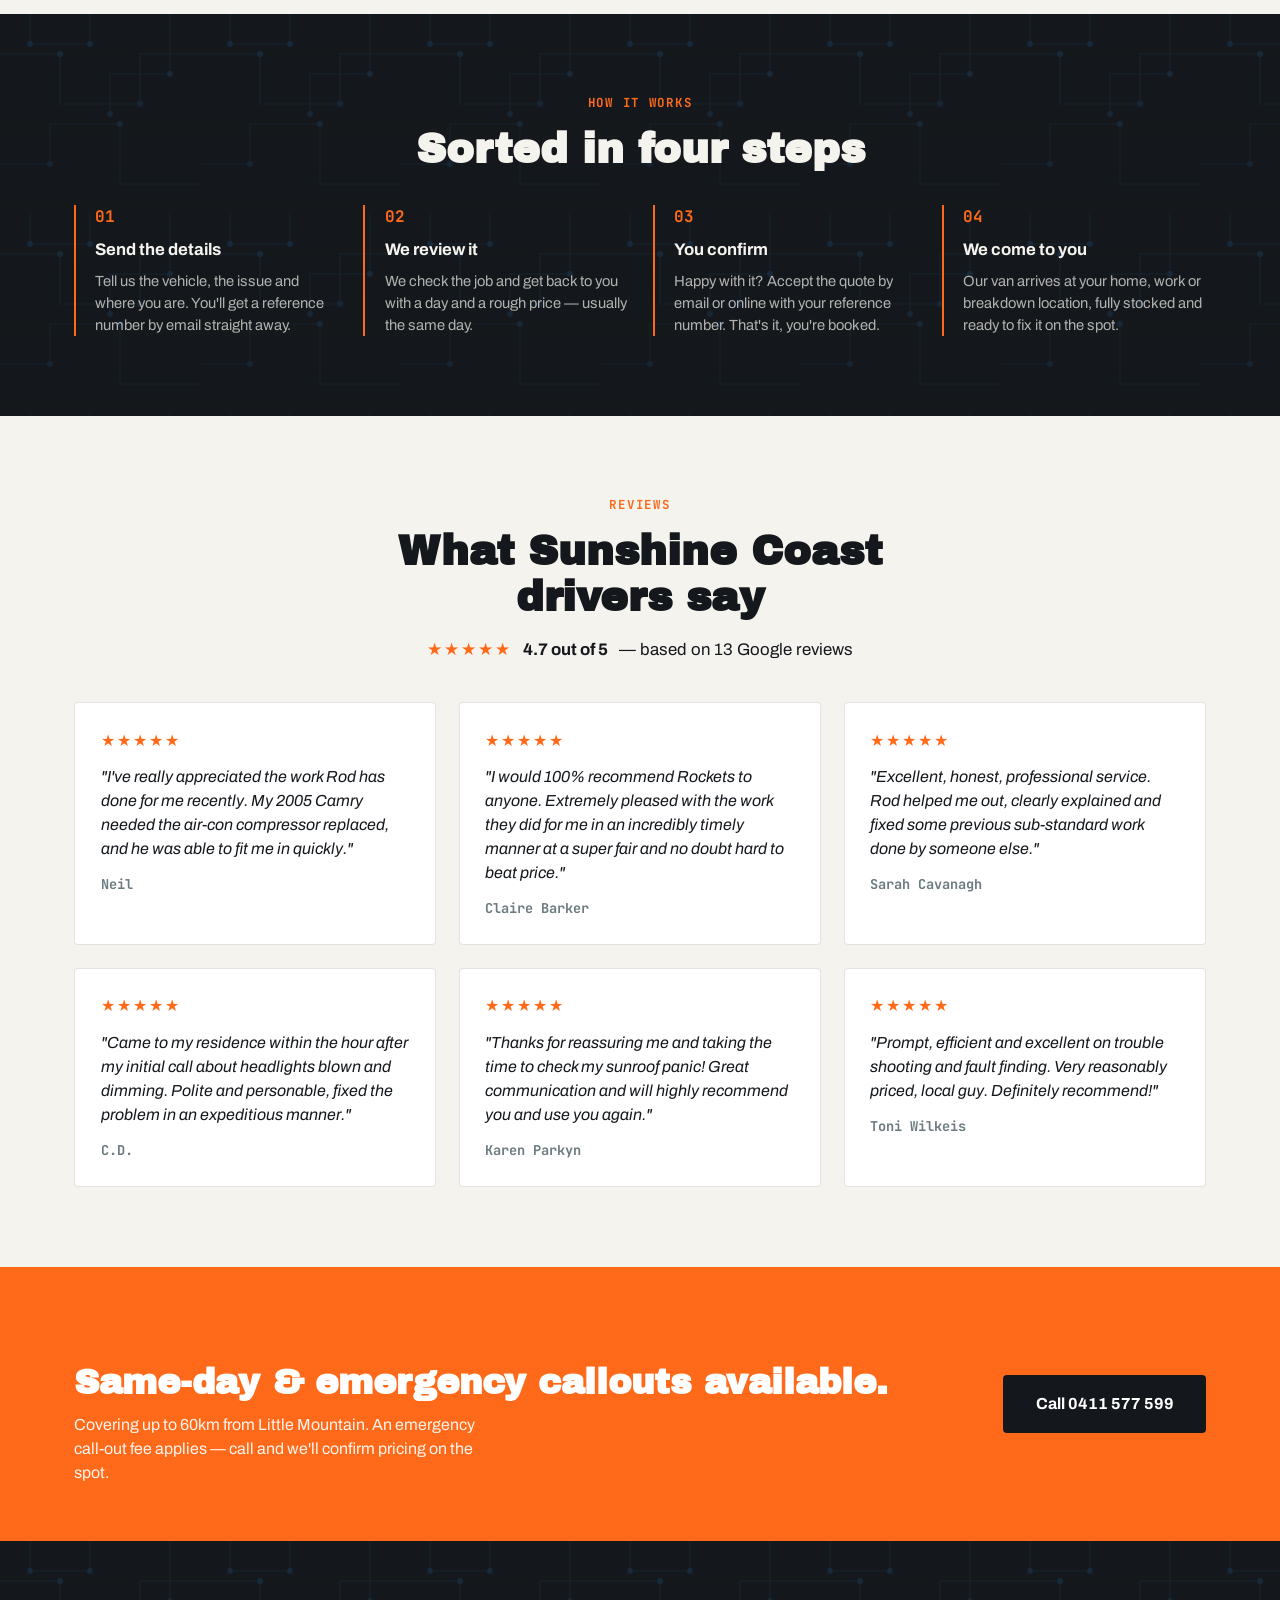
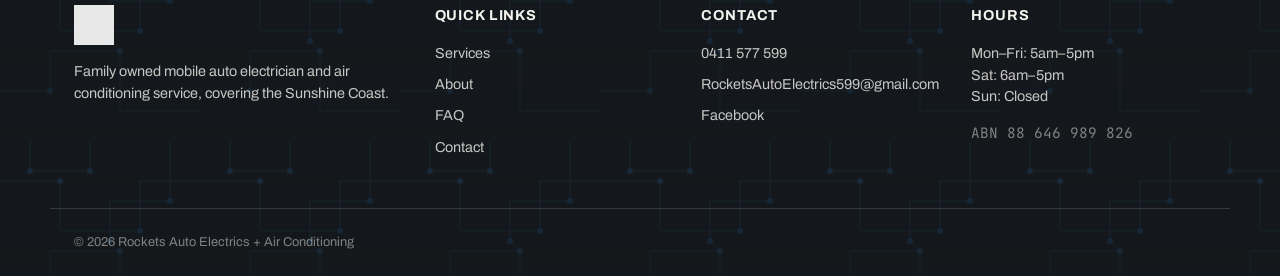
==== commit b5d695f0: "Add circuit-bg texture and trade icons to home page" ====
--- a/index.html
+++ b/index.html
@@ -7,7 +7,7 @@
 <meta name="description" content="Mobile auto electrician and air conditioning specialist covering the Sunshine Coast. We come to your home, work or breakdown location. Licensed, family owned, 4.7★ rated.">
 <link rel="preconnect" href="https://fonts.googleapis.com">
 <link href="https://fonts.googleapis.com/css2?family=Archivo+Black&family=Archivo:wght@400;500;600;700&family=JetBrains+Mono:wght@500;700&display=swap" rel="stylesheet">
-<link rel="stylesheet" href="styles.css?v=4">
+<link rel="stylesheet" href="styles.css?v=5">
 </head>
 <body>
 
@@ -49,7 +49,7 @@
 <main>
 
   <!-- HERO -->
-  <section class="hero">
+  <section class="hero circuit-bg">
     <div class="wrap hero-inner">
       <div class="hero-copy">
         <p class="eyebrow">MOBILE AUTO ELECTRICIAN · SUNSHINE COAST</p>
@@ -88,10 +88,22 @@
   <!-- TRUST STRIP -->
   <section class="trust-strip">
     <div class="wrap trust-grid">
-      <div><strong>Family owned</strong><span>& operated locally</span></div>
-      <div><strong>We come to you</strong><span>Home, work or roadside</span></div>
-      <div><strong>Dealer-level tools</strong><span>Proper diagnosis, not guesswork</span></div>
-      <div><strong>Honest pricing</strong><span>Confirmed before we start</span></div>
+      <div>
+        <svg class="trust-icon" viewBox="0 0 24 24" fill="none" stroke="#fff" stroke-width="1.8"><path d="M3 12l2-5a2 2 0 0 1 2-1h10a2 2 0 0 1 2 1l2 5"/><rect x="2" y="12" width="20" height="6" rx="1"/><circle cx="7" cy="18" r="1.6"/><circle cx="17" cy="18" r="1.6"/></svg>
+        <div><strong>Family owned</strong><span>& operated locally</span></div>
+      </div>
+      <div>
+        <svg class="trust-icon" viewBox="0 0 24 24" fill="none" stroke="#fff" stroke-width="1.8"><path d="M12 2l7 4v6c0 5-3 8-7 10-4-2-7-5-7-10V6l7-4z"/><path d="M9 12l2 2 4-4"/></svg>
+        <div><strong>We come to you</strong><span>Home, work or roadside</span></div>
+      </div>
+      <div>
+        <svg class="trust-icon" viewBox="0 0 24 24" fill="none" stroke="#fff" stroke-width="1.8"><circle cx="12" cy="13" r="8"/><path d="M12 13l3-3M12 5V3M4.5 7L3 5.5M19.5 7L21 5.5"/></svg>
+        <div><strong>Dealer-level tools</strong><span>Proper diagnosis, not guesswork</span></div>
+      </div>
+      <div>
+        <svg class="trust-icon" viewBox="0 0 24 24" fill="none" stroke="#fff" stroke-width="1.8"><path d="M12 2v20M17 5.5c0-1.5-2-2.5-5-2.5s-5 1-5 2.5 2 2.5 5 2.5 5 1 5 2.5-2 2.5-5 2.5-5-1-5-2.5"/></svg>
+        <div><strong>Honest pricing</strong><span>Confirmed before we start</span></div>
+      </div>
     </div>
   </section>
 
@@ -128,7 +140,7 @@
   </section>
 
   <!-- HOW IT WORKS -->
-  <section class="section section-alt">
+  <section class="section section-alt circuit-bg">
     <div class="wrap">
       <p class="eyebrow center">HOW IT WORKS</p>
       <h2 class="section-title center">Sorted in four steps</h2>
@@ -229,7 +241,7 @@
 
 </main>
 
-<footer class="site-footer">
+<footer class="site-footer circuit-bg">
   <div class="wrap footer-grid">
     <div>
       <img src="assets/logo.jpg" alt="Rockets Auto Electrics" class="footer-logo">
@@ -260,6 +272,6 @@
   </div>
 </footer>
 
-<script src="script.js?v=4"></script>
+<script src="script.js?v=5"></script>
 </body>
 </html>
--- a/styles.css
+++ b/styles.css
@@ -1,7 +1,8 @@
 :root {
   --asphalt: #14181C;
   --asphalt-2: #1D2227;
-  --blue: #2E86FF;
+  --blue: #2E9BFF;
+  --blue-light: #6EC6F5;
   --orange: #FF6A1A;
   --cream: #F5F3EE;
   --grey: #6B7B7F;
@@ -11,6 +12,14 @@
   --font-display: 'Archivo Black', sans-serif;
   --font-body: 'Archivo', sans-serif;
   --font-mono: 'JetBrains Mono', monospace;
+}
+
+.circuit-bg {
+  background-color: var(--asphalt);
+  background-image:
+    linear-gradient(rgba(20,24,28,0.75), rgba(20,24,28,0.85)),
+    url("data:image/svg+xml,%3Csvg xmlns='http://www.w3.org/2000/svg' width='200' height='200' viewBox='0 0 200 200'%3E%3Cg fill='none' stroke='%232E9BFF' stroke-width='1.2' opacity='0.35'%3E%3Cpath d='M0 40 H60 V90 H140 V40 H200'/%3E%3Cpath d='M0 150 H50 V110 H120 V170 H200'/%3E%3Cpath d='M30 0 V30 H90 V0'/%3E%3Cpath d='M170 0 V60 H110 V100'/%3E%3C/g%3E%3Cg fill='%232E9BFF' opacity='0.5'%3E%3Ccircle cx='60' cy='40' r='3'/%3E%3Ccircle cx='140' cy='90' r='3'/%3E%3Ccircle cx='50' cy='150' r='3'/%3E%3Ccircle cx='120' cy='110' r='3'/%3E%3Ccircle cx='30' cy='30' r='3'/%3E%3Ccircle cx='90' cy='30' r='3'/%3E%3Ccircle cx='170' cy='60' r='3'/%3E%3Ccircle cx='110' cy='100' r='3'/%3E%3C/g%3E%3C/svg%3E");
+  background-size: 200px 200px;
 }
 
 * { box-sizing: border-box; }
@@ -131,19 +140,10 @@
 
 /* Hero */
 .hero {
-  background: var(--asphalt);
   color: var(--cream);
   position: relative;
   overflow: hidden;
   padding: 4.5rem 0 5rem;
-}
-.hero::before {
-  content: "";
-  position: absolute;
-  inset: 0;
-  background:
-    repeating-linear-gradient(115deg, rgba(255,255,255,0.025) 0 2px, transparent 2px 26px);
-  pointer-events: none;
 }
 .hero-inner {
   display: grid;
@@ -201,13 +201,14 @@
   grid-template-columns: repeat(4, 1fr);
   gap: 1.5rem;
 }
-.trust-grid div { display: flex; flex-direction: column; }
-.trust-grid strong { font-size: 1rem; }
+.trust-grid div { display: flex; align-items: flex-start; gap: 0.7rem; }
+.trust-icon { flex-shrink: 0; width: 26px; height: 26px; margin-top: 2px; }
+.trust-grid strong { display: block; font-size: 1rem; }
 .trust-grid span { font-size: 0.85rem; opacity: 0.85; }
 
 /* Sections */
 .section { padding: 5rem 0; }
-.section-alt { background: var(--asphalt-2); color: var(--cream); }
+.section-alt { color: var(--cream); }
 .section-alt .eyebrow { color: var(--orange); }
 .section-title {
   font-family: var(--font-display);
@@ -383,7 +384,7 @@
 .emergency-cta .btn-primary:hover { background: #000; }
 
 /* Footer */
-.site-footer { background: var(--asphalt); color: rgba(245,243,238,0.8); padding: 4rem 0 1.5rem; }
+.site-footer { color: rgba(245,243,238,0.8); padding: 4rem 0 1.5rem; }
 .footer-grid {
   display: grid;
   grid-template-columns: 1.4fr 1fr 1fr 1fr;
@@ -437,7 +438,6 @@
 
 /* Page hero (inner pages) */
 .page-hero {
-  background: var(--asphalt);
   color: var(--cream);
   padding: 3.5rem 0 3rem;
 }
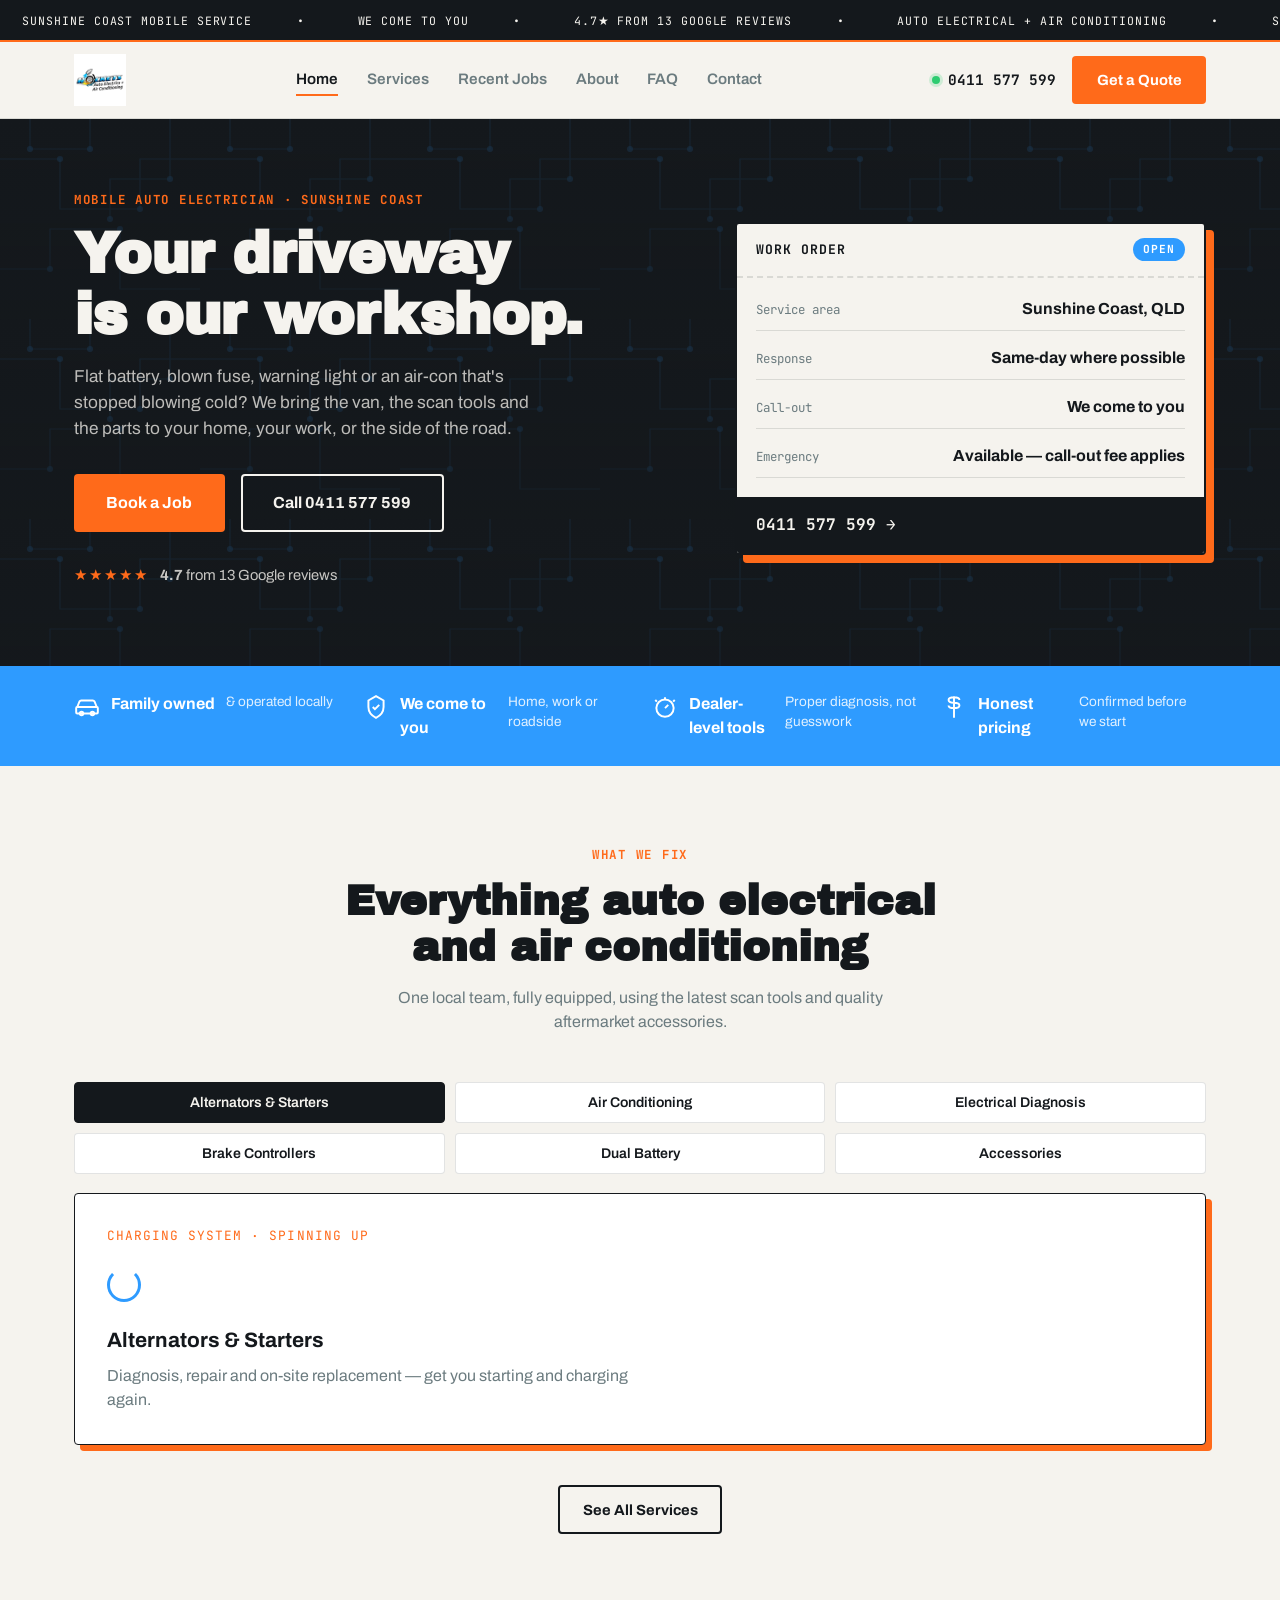
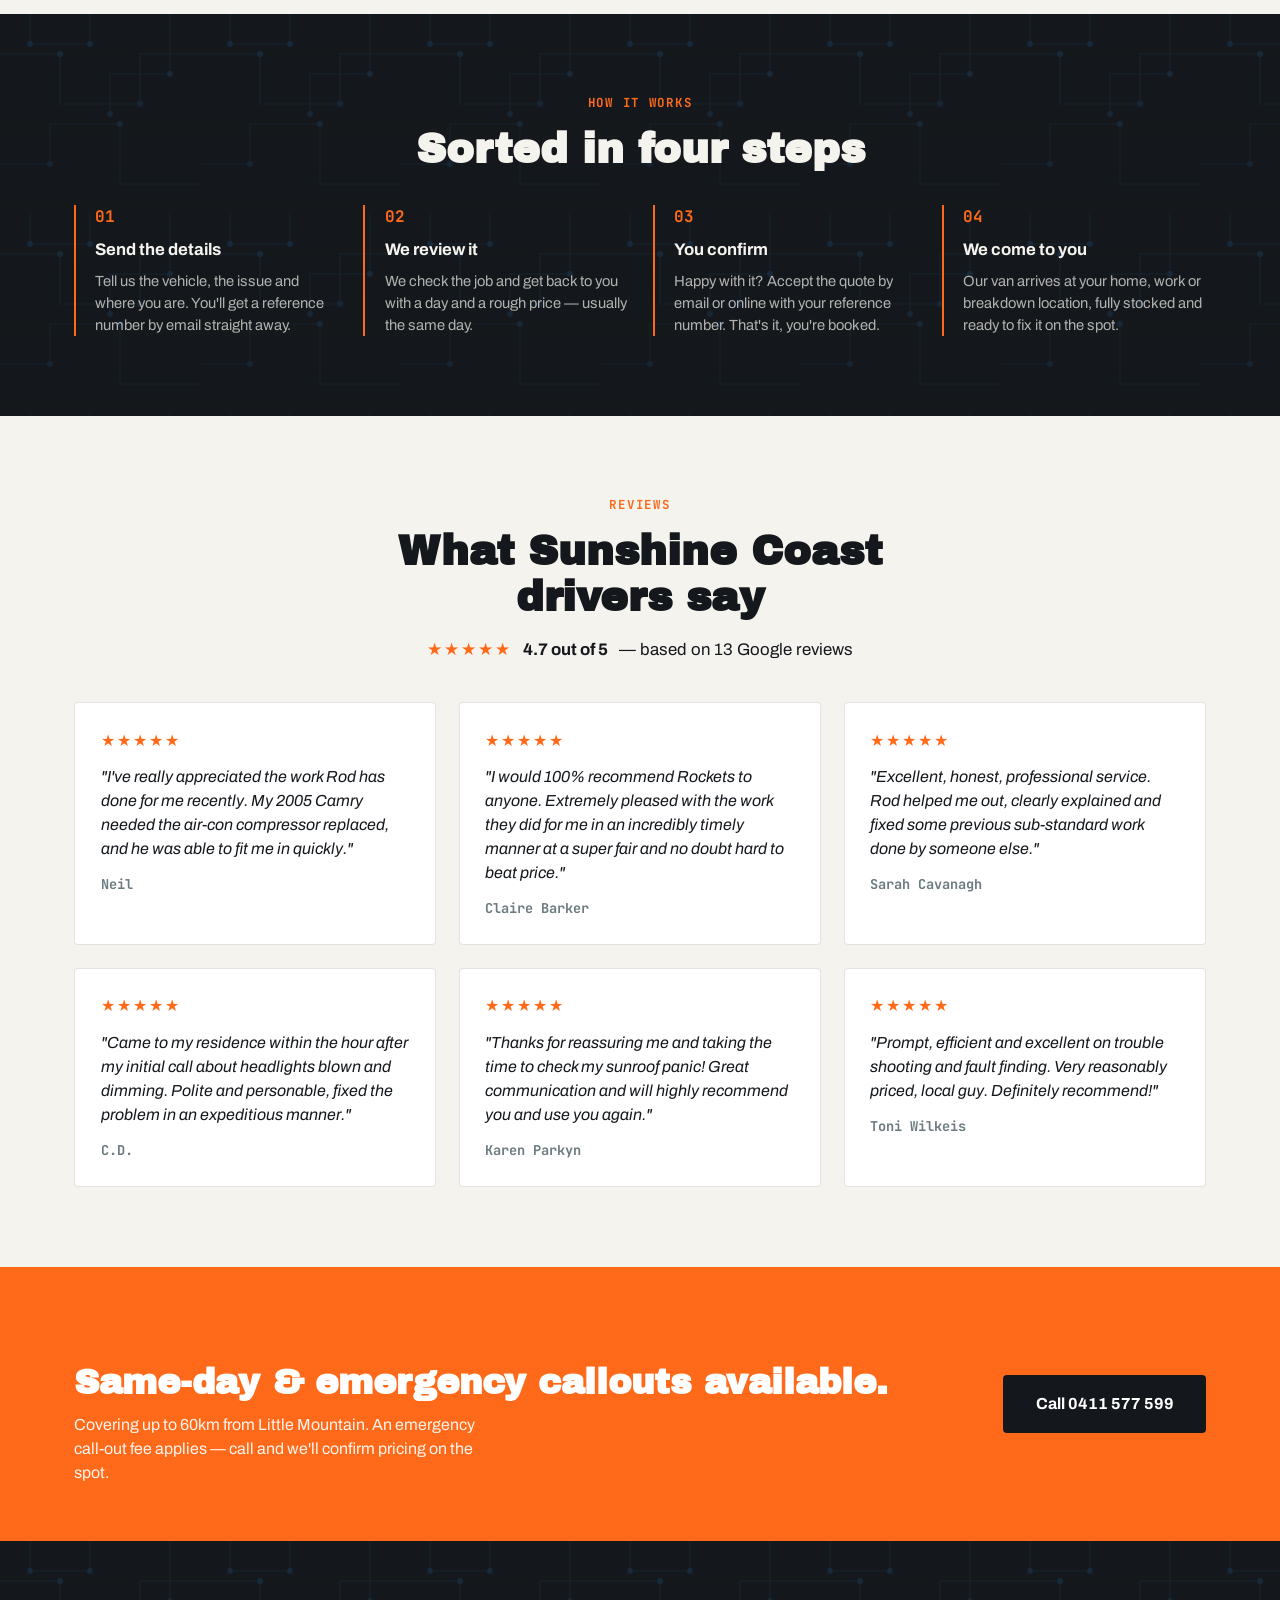
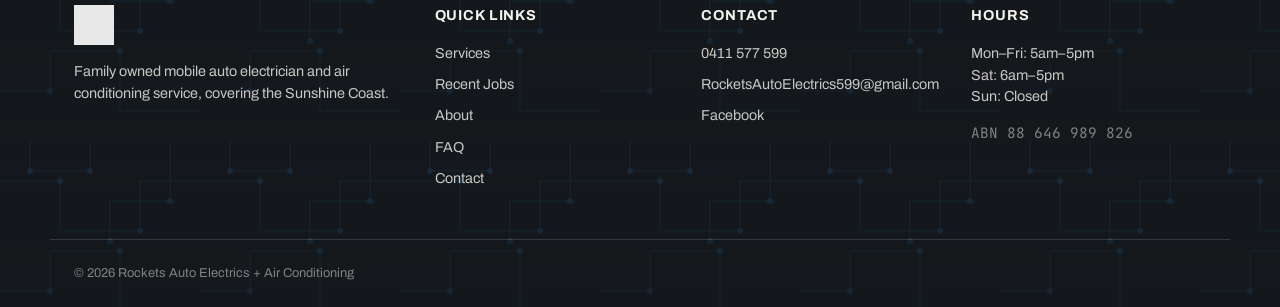
==== commit 960e7942: "Add Recent Jobs nav link" ====
--- a/index.html
+++ b/index.html
@@ -32,6 +32,7 @@
     <nav class="main-nav" id="mainNav">
       <a href="index.html" class="active">Home</a>
       <a href="services.html">Services</a>
+      <a href="jobs.html">Recent Jobs</a>
       <a href="about.html">About</a>
       <a href="blog.html">FAQ</a>
       <a href="contact.html">Contact</a>
@@ -251,6 +252,7 @@
     <div>
       <h4>Quick Links</h4>
       <a href="services.html">Services</a>
+      <a href="jobs.html">Recent Jobs</a>
       <a href="about.html">About</a>
       <a href="blog.html">FAQ</a>
       <a href="contact.html">Contact</a>
--- a/styles.css
+++ b/styles.css
@@ -561,9 +561,30 @@
 .faq-item[open] summary::after { content: "–"; }
 .faq-item p { color: var(--grey); margin: 0.9rem 0 0.2rem; }
 
+/* Recent jobs page */
+.jobs-grid {
+  display: grid;
+  grid-template-columns: repeat(3, 1fr);
+  gap: 1.6rem;
+}
+.jobs-loading { grid-column: 1 / -1; text-align: center; color: var(--grey); }
+.job-post-card {
+  background: #fff; border: 1px solid var(--line); border-radius: var(--radius);
+  overflow: hidden;
+}
+.job-post-card img { width: 100%; height: 200px; object-fit: cover; display: block; }
+.job-post-body { padding: 1.2rem; }
+.job-post-date { font-family: var(--font-mono); font-size: 0.75rem; color: var(--orange); letter-spacing: 0.05em; }
+.job-post-body h3 { margin: 0.5rem 0; font-size: 1.05rem; }
+.job-post-body p { margin: 0; color: var(--grey); font-size: 0.92rem; }
+
 @media (max-width: 900px) {
   .service-detail-head { gap: 1rem; }
   .about-grid { grid-template-columns: 1fr; }
   .quick-contact-grid { grid-template-columns: 1fr; }
   .form-row { grid-template-columns: 1fr; }
-}
+  .jobs-grid { grid-template-columns: repeat(2, 1fr); }
+}
+@media (max-width: 640px) {
+  .jobs-grid { grid-template-columns: 1fr; }
+}
